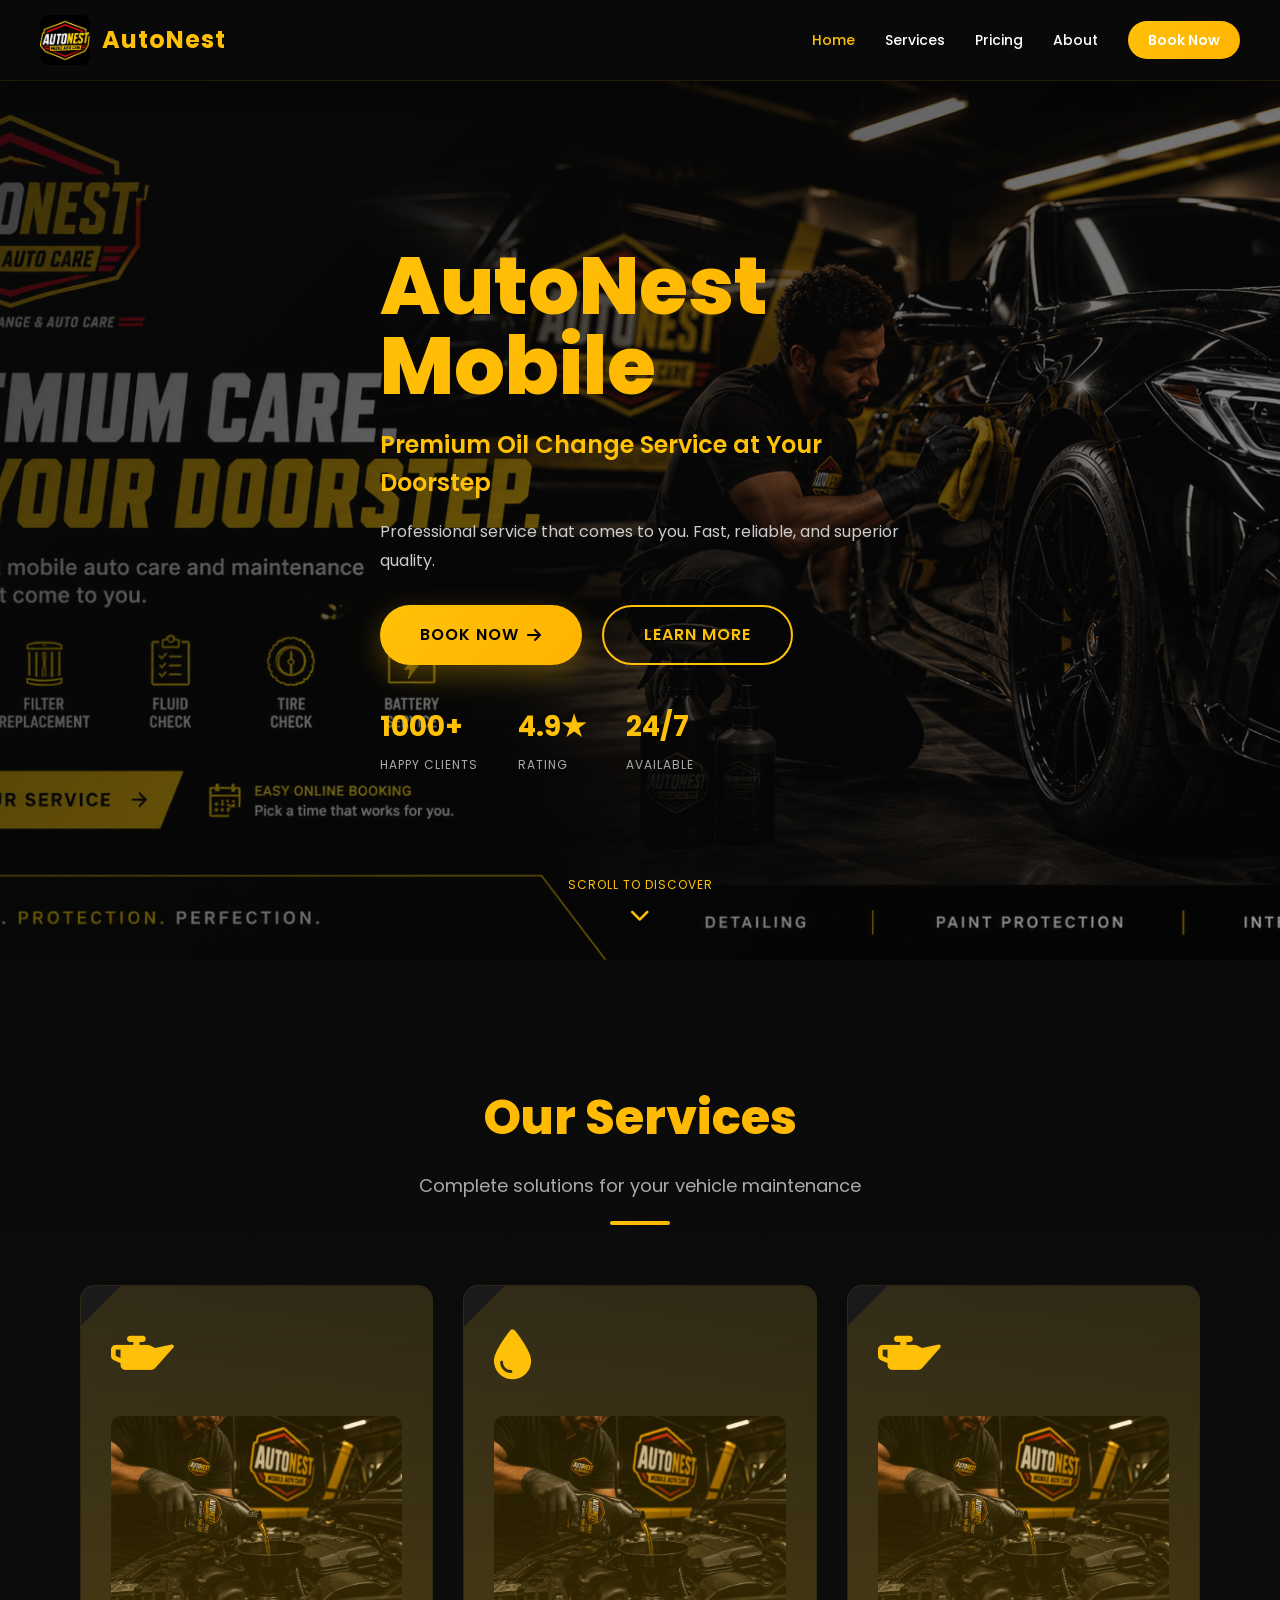
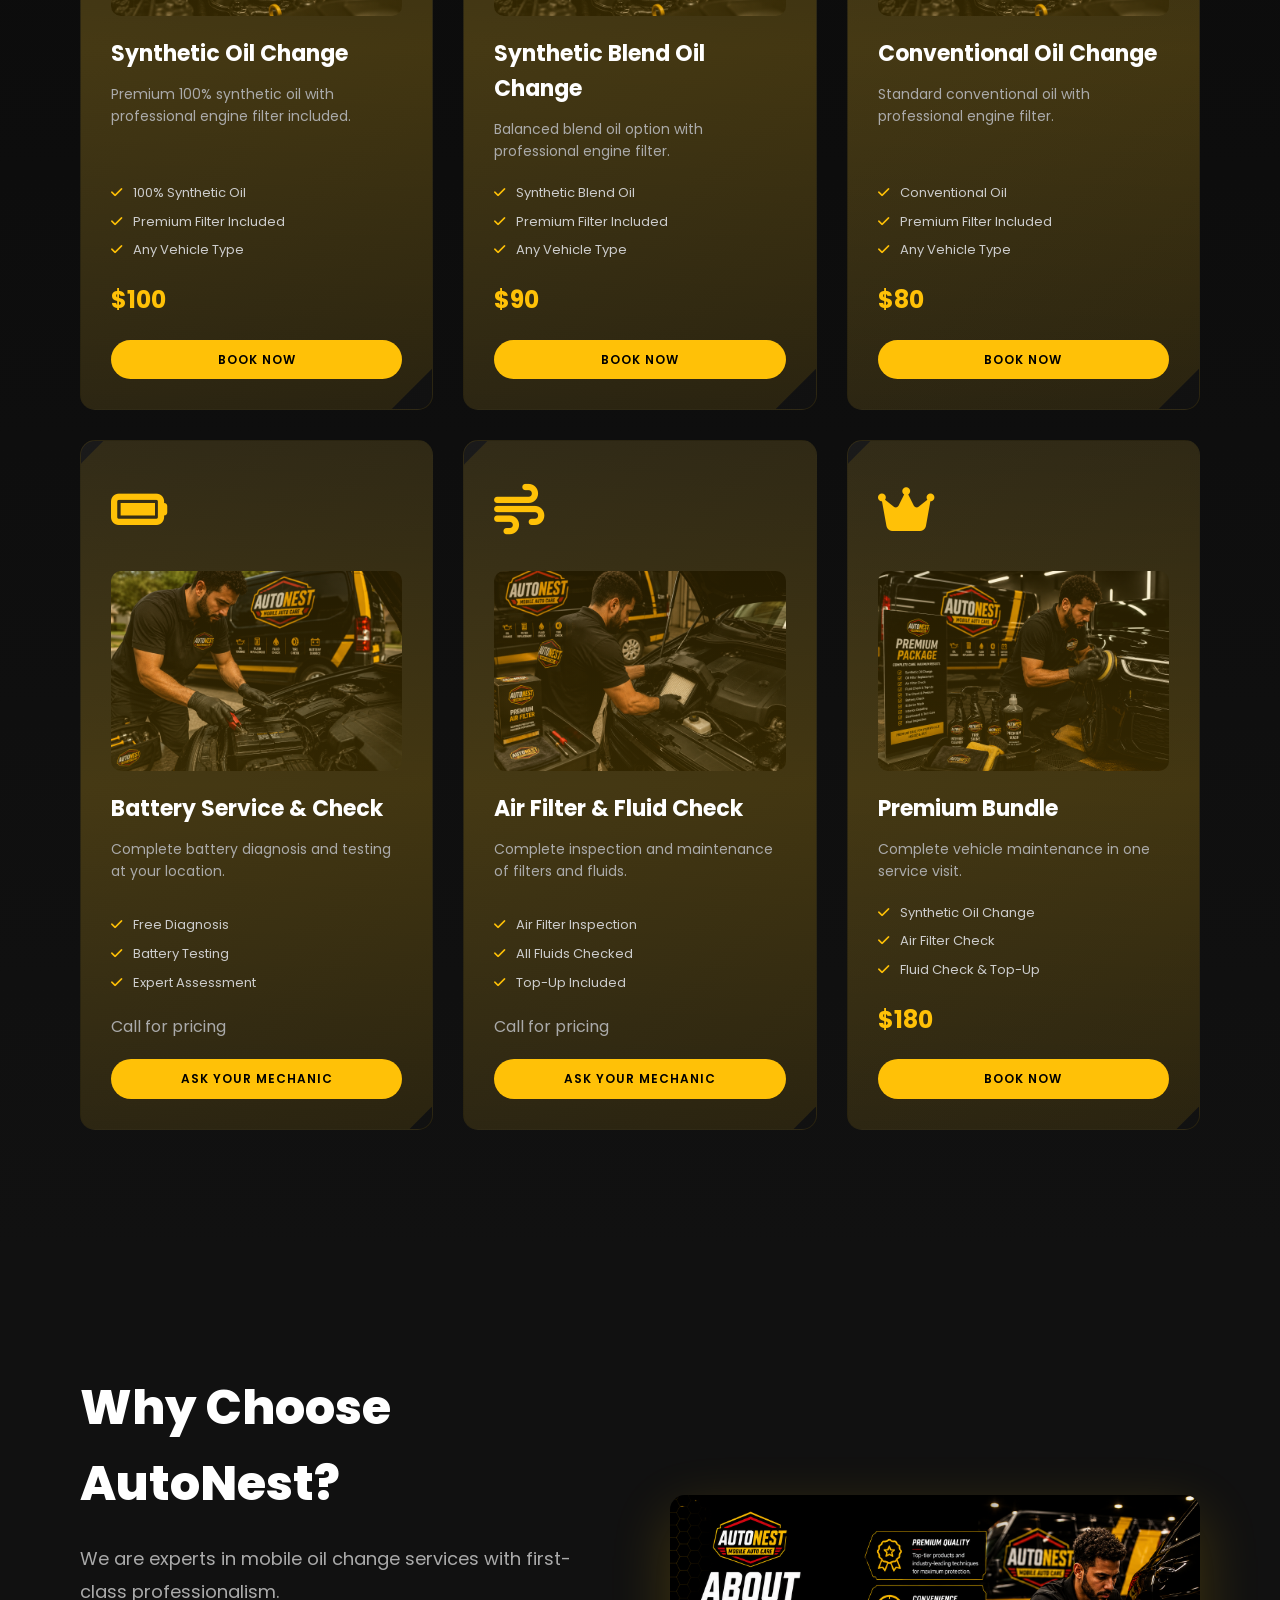
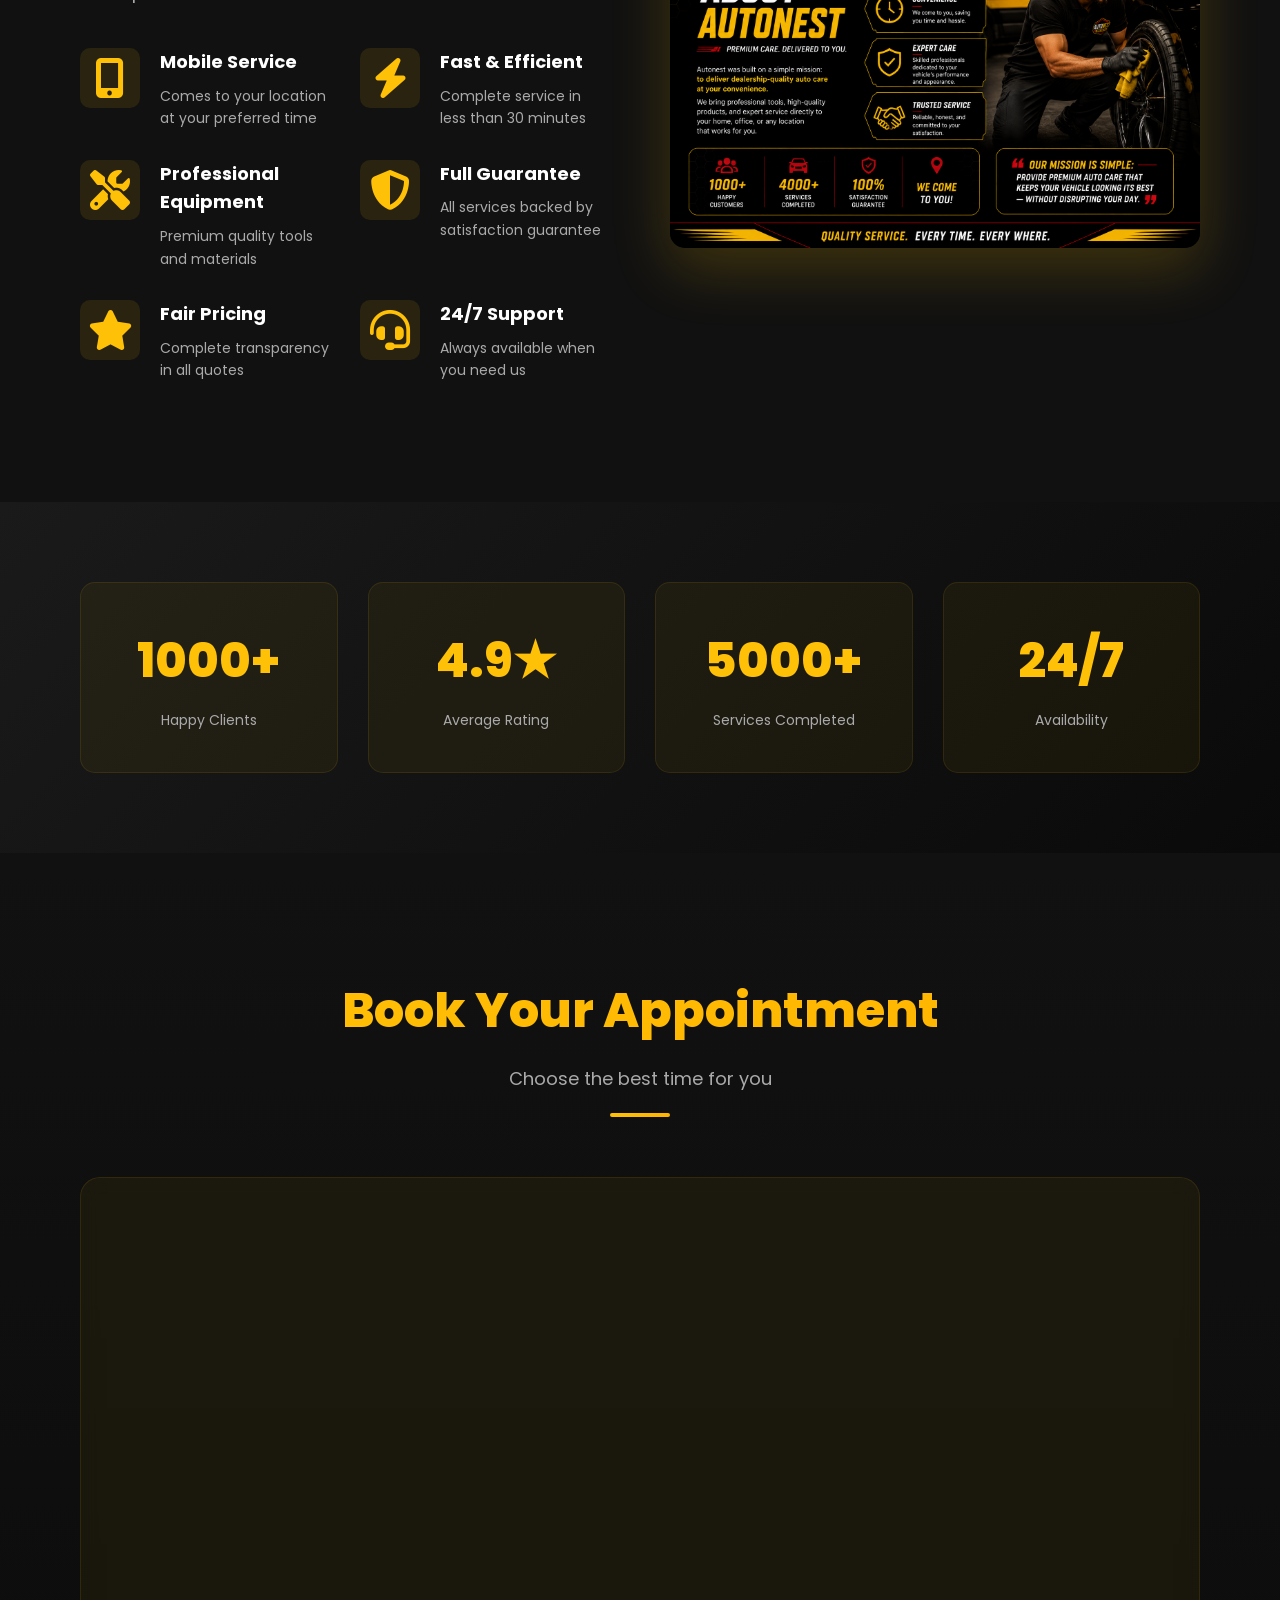
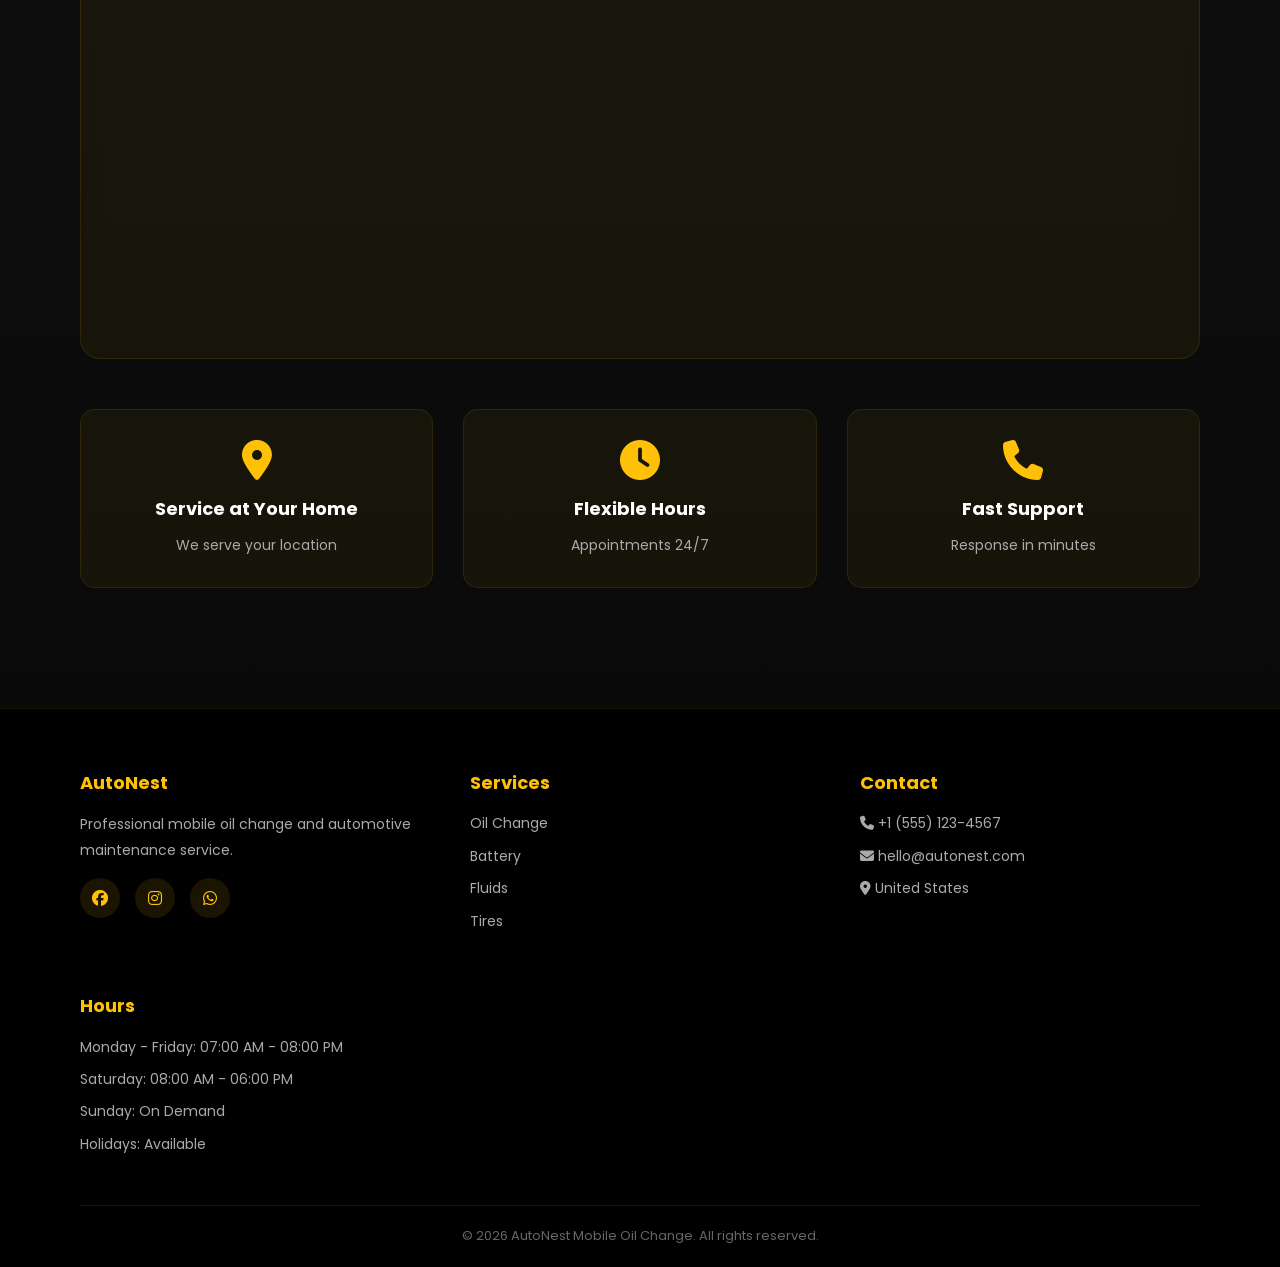
==== index.html @ f565ca82 "🎉 Initial commit: AutoNest website" ====
<!DOCTYPE html>
<html lang="en">
<head>
  <meta charset="UTF-8" />
  <meta name="viewport" content="width=device-width, initial-scale=1.0"/>
  <title>AutoNest Mobile Oil Change | Professional On-Site Oil Changes</title>
  <meta name="description" content="AutoNest Mobile Oil Change - Professional on-site oil change service at your location">

  <link rel="stylesheet" href="styles.css" />

  <!-- Google Fonts -->
  <link href="https://fonts.googleapis.com/css2?family=Poppins:wght@300;400;600;700;800&family=Sora:wght@400;600;700&display=swap" rel="stylesheet">
  
  <!-- Font Awesome para ícones -->
  <link rel="stylesheet" href="https://cdnjs.cloudflare.com/ajax/libs/font-awesome/6.4.0/css/all.min.css">
  
  <!-- Calendly CSS -->
  <link href="https://assets.calendly.com/assets/external/widget.css" rel="stylesheet">
</head>

<body>

  <!-- NAVBAR -->
  <nav class="navbar">
    <div class="navbar-container">
      <div class="navbar-brand">
        <img src="assets/logo.jpeg" alt="AutoNest Logo" class="logo-img">
        <span class="brand-name">AutoNest</span>
      </div>
      <button class="mobile-menu-toggle" id="mobileMenuToggle">
        <span></span>
        <span></span>
        <span></span>
      </button>
      <div class="nav-links" id="navLinks">
        <a href="#home" class="nav-link">Home</a>
        <a href="#services" class="nav-link">Services</a>
        <a href="pricing.html" class="nav-link">Pricing</a>
        <a href="#about" class="nav-link">About</a>
        <a href="#booking" class="nav-link nav-link-cta">Book Now</a>
      </div>
    </div>
  </nav>

  <!-- HERO SECTION -->
  <section id="home" class="hero">
    <div class="hero-video-bg">
      <img src="assets/hero-placeholder.png" alt="Hero Background" class="hero-bg-img"/>
      <div class="hero-overlay"></div>
    </div>

    <div class="hero-content">
      <div class="hero-text">
        <h1 class="hero-title">
          <span class="word">AutoNest</span>
          <span class="word">Mobile</span>
        </h1>
        <p class="hero-subtitle">Premium Oil Change Service at Your Doorstep</p>
        <p class="hero-description">Professional service that comes to you. Fast, reliable, and superior quality.</p>
        
        <div class="hero-cta">
          <a href="#booking" class="btn btn-primary btn-lg">
            <span>Book Now</span>
            <i class="fas fa-arrow-right"></i>
          </a>
          <a href="#about" class="btn btn-secondary btn-lg">
            <span>Learn More</span>
          </a>
        </div>

        <div class="hero-stats">
          <div class="stat-item">
            <span class="stat-number">1000+</span>
            <span class="stat-label">Happy Clients</span>
          </div>
          <div class="stat-item">
            <span class="stat-number">4.9★</span>
            <span class="stat-label">Rating</span>
          </div>
          <div class="stat-item">
            <span class="stat-number">24/7</span>
            <span class="stat-label">Available</span>
          </div>
        </div>
      </div>
    </div>

    <div class="scroll-indicator">
      <span>Scroll to discover</span>
      <i class="fas fa-chevron-down"></i>
    </div>
  </section>

  <!-- SERVICES SECTION -->
  <section id="services" class="services">
    <div class="container">
      <div class="section-header">
        <h2>Our Services</h2>
        <p>Complete solutions for your vehicle maintenance</p>
        <div class="header-underline"></div>
      </div>

      <div class="service-grid">
        <!-- Service 1: Synthetic Oil -->
        <div class="service-card">
          <div class="service-card-inner">
            <div class="service-icon">
              <i class="fas fa-oil-can"></i>
            </div>
            <div class="service-image">
              <img src="assets/oil-change.png" alt="Synthetic Oil">
            </div>
            <h3>Synthetic Oil Change</h3>
            <p>Premium 100% synthetic oil with professional engine filter included.</p>
            <div class="service-features">
              <span><i class="fas fa-check"></i> 100% Synthetic Oil</span>
              <span><i class="fas fa-check"></i> Premium Filter Included</span>
              <span><i class="fas fa-check"></i> Any Vehicle Type</span>
            </div>
            <div class="service-price"><strong>$100</strong></div>
            <a href="#booking" class="btn btn-service">Book Now</a>
          </div>
        </div>

        <!-- Service 2: Synthetic Blend -->
        <div class="service-card">
          <div class="service-card-inner">
            <div class="service-icon">
              <i class="fas fa-droplet"></i>
            </div>
            <div class="service-image">
              <img src="assets/oil-change.png" alt="Synthetic Blend">
            </div>
            <h3>Synthetic Blend Oil Change</h3>
            <p>Balanced blend oil option with professional engine filter.</p>
            <div class="service-features">
              <span><i class="fas fa-check"></i> Synthetic Blend Oil</span>
              <span><i class="fas fa-check"></i> Premium Filter Included</span>
              <span><i class="fas fa-check"></i> Any Vehicle Type</span>
            </div>
            <div class="service-price"><strong>$90</strong></div>
            <a href="#booking" class="btn btn-service">Book Now</a>
          </div>
        </div>

        <!-- Service 3: Conventional Oil -->
        <div class="service-card">
          <div class="service-card-inner">
            <div class="service-icon">
              <i class="fas fa-oil-can"></i>
            </div>
            <div class="service-image">
              <img src="assets/oil-change.png" alt="Conventional Oil">
            </div>
            <h3>Conventional Oil Change</h3>
            <p>Standard conventional oil with professional engine filter.</p>
            <div class="service-features">
              <span><i class="fas fa-check"></i> Conventional Oil</span>
              <span><i class="fas fa-check"></i> Premium Filter Included</span>
              <span><i class="fas fa-check"></i> Any Vehicle Type</span>
            </div>
            <div class="service-price"><strong>$80</strong></div>
            <a href="#booking" class="btn btn-service">Book Now</a>
          </div>
        </div>

        <!-- Service 4: Battery Service -->
        <div class="service-card">
          <div class="service-card-inner">
            <div class="service-icon">
              <i class="fas fa-battery-full"></i>
            </div>
            <div class="service-image">
              <img src="assets/battery-check.png" alt="Battery">
            </div>
            <h3>Battery Service & Check</h3>
            <p>Complete battery diagnosis and testing at your location.</p>
            <div class="service-features">
              <span><i class="fas fa-check"></i> Free Diagnosis</span>
              <span><i class="fas fa-check"></i> Battery Testing</span>
              <span><i class="fas fa-check"></i> Expert Assessment</span>
            </div>
            <div class="service-price">Call for pricing</div>
            <a href="#booking" class="btn btn-service">Ask Your Mechanic</a>
          </div>
        </div>

        <!-- Service 5: Air Filter + Fluid Check Bundle -->
        <div class="service-card">
          <div class="service-card-inner">
            <div class="service-icon">
              <i class="fas fa-wind"></i>
            </div>
            <div class="service-image">
              <img src="assets/filter-check.png" alt="Air Filter & Fluids">
            </div>
            <h3>Air Filter & Fluid Check</h3>
            <p>Complete inspection and maintenance of filters and fluids.</p>
            <div class="service-features">
              <span><i class="fas fa-check"></i> Air Filter Inspection</span>
              <span><i class="fas fa-check"></i> All Fluids Checked</span>
              <span><i class="fas fa-check"></i> Top-Up Included</span>
            </div>
            <div class="service-price">Call for pricing</div>
            <a href="#booking" class="btn btn-service">Ask Your Mechanic</a>
          </div>
        </div>

        <!-- Service 6: Premium Bundle -->
        <div class="service-card">
          <div class="service-card-inner">
            <div class="service-icon">
              <i class="fas fa-crown"></i>
            </div>
            <div class="service-image">
              <img src="assets/primium-package.png" alt="Premium Bundle">
            </div>
            <h3>Premium Bundle</h3>
            <p>Complete vehicle maintenance in one service visit.</p>
            <div class="service-features">
              <span><i class="fas fa-check"></i> Synthetic Oil Change</span>
              <span><i class="fas fa-check"></i> Air Filter Check</span>
              <span><i class="fas fa-check"></i> Fluid Check & Top-Up</span>
            </div>
            <div class="service-price"><strong>$180</strong></div>
            <a href="#booking" class="btn btn-service">Book Now</a>
          </div>
        </div>
      </div>
    </div>
  </section>

  <!-- ABOUT SECTION -->
  <section id="about" class="about">
    <div class="container">
      <div class="about-grid">
        <div class="about-content">
          <h2>Why Choose AutoNest?</h2>
          <p>We are experts in mobile oil change services with first-class professionalism.</p>
          
          <div class="about-features">
            <div class="feature-item">
              <div class="feature-icon">
                <i class="fas fa-mobile-alt"></i>
              </div>
              <div class="feature-text">
                <h4>Mobile Service</h4>
                <p>Comes to your location at your preferred time</p>
              </div>
            </div>

            <div class="feature-item">
              <div class="feature-icon">
                <i class="fas fa-bolt"></i>
              </div>
              <div class="feature-text">
                <h4>Fast & Efficient</h4>
                <p>Complete service in less than 30 minutes</p>
              </div>
            </div>

            <div class="feature-item">
              <div class="feature-icon">
                <i class="fas fa-tools"></i>
              </div>
              <div class="feature-text">
                <h4>Professional Equipment</h4>
                <p>Premium quality tools and materials</p>
              </div>
            </div>

            <div class="feature-item">
              <div class="feature-icon">
                <i class="fas fa-shield-alt"></i>
              </div>
              <div class="feature-text">
                <h4>Full Guarantee</h4>
                <p>All services backed by satisfaction guarantee</p>
              </div>
            </div>

            <div class="feature-item">
              <div class="feature-icon">
                <i class="fas fa-star"></i>
              </div>
              <div class="feature-text">
                <h4>Fair Pricing</h4>
                <p>Complete transparency in all quotes</p>
              </div>
            </div>

            <div class="feature-item">
              <div class="feature-icon">
                <i class="fas fa-headset"></i>
              </div>
              <div class="feature-text">
                <h4>24/7 Support</h4>
                <p>Always available when you need us</p>
              </div>
            </div>
          </div>
        </div>

        <div class="about-image">
          <img src="assets/about-placeholder.png" alt="About AutoNest">
          <div class="about-overlay">
            <p>Professionalism in every detail</p>
          </div>
        </div>
      </div>
    </div>
  </section>

  <!-- STATS SECTION -->
  <section class="stats">
    <div class="container">
      <div class="stats-grid">
        <div class="stat-card">
          <h3>1000+</h3>
          <p>Happy Clients</p>
        </div>
        <div class="stat-card">
          <h3>4.9★</h3>
          <p>Average Rating</p>
        </div>
        <div class="stat-card">
          <h3>5000+</h3>
          <p>Services Completed</p>
        </div>
        <div class="stat-card">
          <h3>24/7</h3>
          <p>Availability</p>
        </div>
      </div>
    </div>
  </section>

  <!-- BOOKING SECTION -->
  <section id="booking" class="booking">
    <div class="container">
      <div class="section-header">
        <h2>Book Your Appointment</h2>
        <p>Choose the best time for you</p>
        <div class="header-underline"></div>
      </div>

      <div class="booking-wrapper">
        <div class="calendly-inline-widget"
          data-url="https://calendly.com/raphael-autonestmobile"
          style="min-width:320px;height:700px;">
        </div>
      </div>

      <div class="booking-info">
        <div class="info-card">
          <i class="fas fa-map-marker-alt"></i>
          <h4>Service at Your Home</h4>
          <p>We serve your location</p>
        </div>
        <div class="info-card">
          <i class="fas fa-clock"></i>
          <h4>Flexible Hours</h4>
          <p>Appointments 24/7</p>
        </div>
        <div class="info-card">
          <i class="fas fa-phone"></i>
          <h4>Fast Support</h4>
          <p>Response in minutes</p>
        </div>
      </div>
    </div>
  </section>

  <!-- FOOTER -->
  <footer>
    <div class="container">
      <div class="footer-content">
        <div class="footer-section">
          <h4>AutoNest</h4>
          <p>Professional mobile oil change and automotive maintenance service.</p>
          <div class="social-links">
            <a href="#" title="Facebook"><i class="fab fa-facebook"></i></a>
            <a href="#" title="Instagram"><i class="fab fa-instagram"></i></a>
            <a href="#" title="WhatsApp"><i class="fab fa-whatsapp"></i></a>
          </div>
        </div>
        <div class="footer-section">
          <h4>Services</h4>
          <ul>
            <li><a href="#services">Oil Change</a></li>
            <li><a href="#services">Battery</a></li>
            <li><a href="#services">Fluids</a></li>
            <li><a href="#services">Tires</a></li>
          </ul>
        </div>
        <div class="footer-section">
          <h4>Contact</h4>
          <ul>
            <li><i class="fas fa-phone"></i> +1 (555) 123-4567</li>
            <li><i class="fas fa-envelope"></i> hello@autonest.com</li>
            <li><i class="fas fa-map-marker-alt"></i> United States</li>
          </ul>
        </div>
        <div class="footer-section">
          <h4>Hours</h4>
          <ul>
            <li>Monday - Friday: 07:00 AM - 08:00 PM</li>
            <li>Saturday: 08:00 AM - 06:00 PM</li>
            <li>Sunday: On Demand</li>
            <li>Holidays: Available</li>
          </ul>
        </div>
      </div>
      <div class="footer-bottom">
        <p>&copy; 2026 AutoNest Mobile Oil Change. All rights reserved.</p>
      </div>
    </div>
  </footer>

  <!-- Calendly Script -->
  <script src="https://assets.calendly.com/assets/external/widget.js"></script>
  
  <!-- Ultra-Direct Scroll Handler - GUARANTEED to work -->
  <script>
    // IMMEDIATE click capture on any element
    document.addEventListener('click', function(event) {
      // Check if clicked element or its parent is an <a> tag with href="#booking"
      let target = event.target;
      let bookingLink = null;
      
      // Traverse up the DOM tree to find the link
      while (target && target !== document) {
        if (target.tagName === 'A' && target.getAttribute('href') === '#booking') {
          bookingLink = target;
          break;
        }
        target = target.parentElement;
      }
      
      if (bookingLink) {
        event.preventDefault();
        event.stopPropagation();
        
        console.log('✅ Booking link clicked - scrolling...');
        
        const bookingSection = document.getElementById('booking');
        if (bookingSection) {
          bookingSection.scrollIntoView({ 
            behavior: 'smooth',
            block: 'start'
          });
          
          console.log('✅ Scrolled to booking!');
        }
      }
    }, true); // Use capture phase to catch all clicks
  </script>
  
  <!-- Main Script -->
  <script src="script.js"></script>

</body>
</html>
---- styles.css ----
/* ====================================
   GLOBAL & RESET
   ==================================== */

* {
  margin: 0;
  padding: 0;
  box-sizing: border-box;
}

html {
  scroll-behavior: smooth;
}

body {
  font-family: 'Poppins', sans-serif;
  background: #0a0a0a;
  color: #fff;
  overflow-x: hidden;
  line-height: 1.6;
}

.container {
  max-width: 1200px;
  margin: 0 auto;
  padding: 0 40px;
}

/* ====================================
   ANIMATIONS
   ==================================== */

@keyframes fadeInUp {
  from {
    opacity: 0;
    transform: translateY(30px);
  }
  to {
    opacity: 1;
    transform: translateY(0);
  }
}

@keyframes slideInLeft {
  from {
    opacity: 0;
    transform: translateX(-50px);
  }
  to {
    opacity: 1;
    transform: translateX(0);
  }
}

@keyframes slideInRight {
  from {
    opacity: 0;
    transform: translateX(50px);
  }
  to {
    opacity: 1;
    transform: translateX(0);
  }
}

@keyframes float {
  0%, 100% {
    transform: translateY(0px);
  }
  50% {
    transform: translateY(-20px);
  }
}

@keyframes scaleIn {
  from {
    opacity: 0;
    transform: scale(0.8);
  }
  to {
    opacity: 1;
    transform: scale(1);
  }
}

@keyframes rotateIcon {
  from {
    transform: rotate(0deg);
  }
  to {
    transform: rotate(360deg);
  }
}

@keyframes pulse {
  0%, 100% {
    opacity: 1;
  }
  50% {
    opacity: 0.7;
  }
}

@keyframes shimmer {
  0% {
    background-position: -1000px 0;
  }
  100% {
    background-position: 1000px 0;
  }
}

@keyframes glow {
  0%, 100% {
    box-shadow: 0 0 5px rgba(255, 193, 7, 0.3);
  }
  50% {
    box-shadow: 0 0 20px rgba(255, 193, 7, 0.6);
  }
}

@keyframes bounce {
  0%, 100% {
    transform: translateY(0);
  }
  50% {
    transform: translateY(-10px);
  }
}

/* ====================================
   NAVBAR
   ==================================== */

.navbar {
  position: fixed;
  top: 0;
  width: 100%;
  padding: 15px 40px;
  background: rgba(10, 10, 10, 0.95);
  backdrop-filter: blur(10px);
  z-index: 1000;
  border-bottom: 1px solid rgba(255, 193, 7, 0.1);
  box-shadow: 0 2px 20px rgba(0, 0, 0, 0.5);
}

.navbar-container {
  max-width: 1200px;
  margin: 0 auto;
  display: flex;
  justify-content: space-between;
  align-items: center;
}

.navbar-brand {
  display: flex;
  align-items: center;
  gap: 12px;
  cursor: pointer;
  animation: fadeInUp 0.8s ease-out;
}

.logo-img {
  height: 50px;
  border-radius: 8px;
  transition: transform 0.3s ease;
}

.logo-img:hover {
  transform: scale(1.05);
}

.brand-name {
  font-size: 24px;
  font-weight: 700;
  color: #ffc107;
  letter-spacing: 1px;
}

.nav-links {
  display: flex;
  gap: 30px;
  align-items: center;
  animation: fadeInUp 0.8s ease-out 0.1s both;
}

.nav-link {
  text-decoration: none;
  color: #fff;
  font-weight: 500;
  font-size: 14px;
  position: relative;
  transition: color 0.3s ease;
}

.nav-link::after {
  content: '';
  position: absolute;
  bottom: -5px;
  left: 0;
  width: 0;
  height: 2px;
  background: #ffc107;
  transition: width 0.3s ease;
}

.nav-link:hover {
  color: #ffc107;
}

.nav-link:hover::after {
  width: 100%;
}

.nav-link-cta {
  background: linear-gradient(135deg, #ffc107 0%, #ffb300 100%);
  color: #000;
  padding: 8px 20px;
  border-radius: 25px;
  font-weight: 600;
}

.nav-link-cta::after {
  display: none;
}

.nav-link-cta:hover {
  color: #000;
  transform: translateY(-2px);
  box-shadow: 0 5px 15px rgba(255, 193, 7, 0.4);
}

.mobile-menu-toggle {
  display: none;
  flex-direction: column;
  gap: 5px;
  background: none;
  border: none;
  cursor: pointer;
  z-index: 1001;
}

.mobile-menu-toggle span {
  width: 25px;
  height: 3px;
  background: #fff;
  transition: all 0.3s ease;
}

/* ====================================
   HERO SECTION
   ==================================== */

.hero {
  position: relative;
  height: 100vh;
  display: flex;
  align-items: center;
  justify-content: center;
  margin-top: 60px;
  overflow: hidden;
}

.hero-video-bg {
  position: absolute;
  top: 0;
  left: 0;
  width: 100%;
  height: 100%;
  z-index: 0;
}

.hero-bg-img {
  width: 100%;
  height: 100%;
  object-fit: cover;
  animation: zoom 30s ease-in-out infinite alternate;
}

.hero-overlay {
  position: absolute;
  top: 0;
  left: 0;
  width: 100%;
  height: 100%;
  background: linear-gradient(135deg, rgba(10, 10, 10, 0.8) 0%, rgba(10, 10, 10, 0.4) 100%);
}

@keyframes zoom {
  from {
    transform: scale(1);
  }
  to {
    transform: scale(1.1);
  }
}

.hero-content {
  position: relative;
  z-index: 2;
  text-align: left;
  max-width: 600px;
  padding: 40px;
  animation: slideInLeft 1s ease-out;
}

.hero-text {
  animation: fadeInUp 1s ease-out;
}

.hero-title {
  font-size: 80px;
  font-weight: 800;
  line-height: 1;
  margin-bottom: 20px;
  background: linear-gradient(135deg, #ffc107 0%, #ffb300 100%);
  -webkit-background-clip: text;
  -webkit-text-fill-color: transparent;
  background-clip: text;
}

.hero-title .word {
  display: block;
  animation: slideInLeft 0.8s ease-out;
}

.hero-title .word:nth-child(2) {
  animation-delay: 0.2s;
}

.hero-subtitle {
  font-size: 24px;
  color: #ffc107;
  font-weight: 600;
  margin-bottom: 15px;
  animation: fadeInUp 1s ease-out 0.2s both;
}

.hero-description {
  font-size: 16px;
  color: #ccc;
  margin-bottom: 30px;
  line-height: 1.8;
  animation: fadeInUp 1s ease-out 0.3s both;
}

.hero-cta {
  display: flex;
  gap: 20px;
  margin-bottom: 40px;
  animation: fadeInUp 1s ease-out 0.4s both;
}

.hero-stats {
  display: flex;
  gap: 40px;
  animation: fadeInUp 1s ease-out 0.5s both;
}

.stat-item {
  display: flex;
  flex-direction: column;
  gap: 5px;
}

.stat-number {
  font-size: 28px;
  font-weight: 700;
  color: #ffc107;
}

.stat-label {
  font-size: 12px;
  color: #aaa;
  text-transform: uppercase;
  letter-spacing: 1px;
}

.scroll-indicator {
  position: absolute;
  bottom: 30px;
  left: 50%;
  transform: translateX(-50%);
  text-align: center;
  animation: bounce 2s ease-in-out infinite;
  cursor: pointer;
  z-index: 2;
}

.scroll-indicator span {
  display: block;
  font-size: 12px;
  color: #ffc107;
  margin-bottom: 10px;
  text-transform: uppercase;
  letter-spacing: 1px;
}

.scroll-indicator i {
  color: #ffc107;
  font-size: 20px;
  animation: bounce 2s ease-in-out infinite;
}

/* ====================================
   BUTTONS
   ==================================== */

.btn {
  display: inline-flex;
  align-items: center;
  gap: 8px;
  padding: 12px 28px;
  border-radius: 50px;
  text-decoration: none;
  font-weight: 600;
  font-size: 14px;
  transition: all 0.3s ease;
  cursor: pointer;
  border: none;
  text-transform: uppercase;
  letter-spacing: 1px;
}

.btn-primary {
  background: linear-gradient(135deg, #ffc107 0%, #ffb300 100%);
  color: #000;
  box-shadow: 0 10px 30px rgba(255, 193, 7, 0.3);
}

.btn-primary:hover {
  transform: translateY(-3px);
  box-shadow: 0 15px 40px rgba(255, 193, 7, 0.5);
}

.btn-primary:active {
  transform: translateY(-1px);
}

.btn-secondary {
  background: transparent;
  border: 2px solid #ffc107;
  color: #ffc107;
}

.btn-secondary:hover {
  background: #ffc107;
  color: #000;
  transform: translateY(-3px);
}

.btn-lg {
  padding: 15px 40px;
  font-size: 16px;
}

.btn-service {
  background: #ffc107;
  color: #000;
  padding: 10px 20px;
  font-size: 12px;
  width: 100%;
  justify-content: center;
  position: relative;
  z-index: 10;
  pointer-events: all;
  cursor: pointer;
}

.btn-service:hover {
  background: #ffb300;
  transform: translateY(-2px);
}

/* ====================================
   SECTION HEADERS
   ==================================== */

.section-header {
  text-align: center;
  margin-bottom: 60px;
  animation: fadeInUp 0.8s ease-out;
}

.section-header h2 {
  font-size: 48px;
  font-weight: 800;
  margin-bottom: 15px;
  background: linear-gradient(135deg, #ffc107 0%, #ffb300 100%);
  -webkit-background-clip: text;
  -webkit-text-fill-color: transparent;
  background-clip: text;
}

.section-header p {
  font-size: 18px;
  color: #aaa;
  margin-bottom: 20px;
}

.header-underline {
  width: 60px;
  height: 4px;
  background: linear-gradient(135deg, #ffc107 0%, #ffb300 100%);
  margin: 0 auto;
  border-radius: 2px;
}

/* ====================================
   SERVICES SECTION
   ==================================== */

.services {
  padding: 120px 0;
  background: linear-gradient(180deg, #0a0a0a 0%, #111 100%);
  position: relative;
}

.service-grid {
  display: grid;
  grid-template-columns: repeat(auto-fit, minmax(300px, 1fr));
  gap: 30px;
  margin-top: 50px;
}

.service-card {
  perspective: 1000px;
}

.service-card-inner {
  background: linear-gradient(135deg, #1a1a1a 0%, #111 100%);
  border: 1px solid rgba(255, 193, 7, 0.1);
  border-radius: 15px;
  padding: 30px;
  height: 100%;
  display: flex;
  flex-direction: column;
  transition: all 0.3s cubic-bezier(0.68, -0.55, 0.265, 1.55);
  position: relative;
  overflow: hidden;
  animation: fadeInUp 0.8s ease-out;
  pointer-events: auto;
}

.service-card-inner::before {
  content: '';
  position: absolute;
  top: -50%;
  left: -50%;
  width: 200%;
  height: 200%;
  background: linear-gradient(135deg, transparent, rgba(255, 193, 7, 0.2), transparent);
  transform: rotate(45deg);
  animation: shimmer 3s infinite;
}

.service-card:hover .service-card-inner {
  transform: translateY(-15px) rotateX(5deg);
  border-color: #ffc107;
  box-shadow: 0 30px 60px rgba(255, 193, 7, 0.2);
}

.service-icon {
  font-size: 50px;
  color: #ffc107;
  margin-bottom: 20px;
  animation: fadeInUp 0.8s ease-out;
}

.service-icon i {
  transition: transform 0.3s ease;
}

.service-card:hover .service-icon i {
  animation: rotateIcon 0.6s ease;
}

.service-image {
  width: 100%;
  height: 200px;
  border-radius: 10px;
  overflow: hidden;
  margin-bottom: 20px;
}

.service-image img {
  width: 100%;
  height: 100%;
  object-fit: cover;
  transition: transform 0.3s ease;
}

.service-card:hover .service-image img {
  transform: scale(1.1);
}

.service-card-inner h3 {
  font-size: 22px;
  margin-bottom: 12px;
  color: #fff;
  position: relative;
  z-index: 1;
}

.service-card-inner p {
  color: #aaa;
  font-size: 14px;
  margin-bottom: 20px;
  position: relative;
  z-index: 1;
  flex-grow: 1;
}

.service-features {
  display: flex;
  flex-direction: column;
  gap: 8px;
  margin-bottom: 20px;
  position: relative;
  z-index: 1;
}

.service-features span {
  color: #ccc;
  font-size: 13px;
}

.service-features i {
  color: #ffc107;
  margin-right: 8px;
}

.service-price {
  font-size: 16px;
  color: #aaa;
  margin-bottom: 20px;
  position: relative;
  z-index: 1;
}

.service-price strong {
  color: #ffc107;
  font-size: 24px;
}

/* ====================================
   ABOUT SECTION
   ==================================== */

.about {
  padding: 120px 0;
  background: #111;
  position: relative;
}

.about-grid {
  display: grid;
  grid-template-columns: 1fr 1fr;
  gap: 60px;
  align-items: center;
}

.about-content {
  animation: slideInLeft 0.8s ease-out;
}

.about-content h2 {
  font-size: 48px;
  font-weight: 800;
  margin-bottom: 20px;
  color: #fff;
}

.about-content > p {
  font-size: 18px;
  color: #aaa;
  margin-bottom: 40px;
  line-height: 1.8;
}

.about-features {
  display: grid;
  grid-template-columns: 1fr 1fr;
  gap: 30px;
}

.feature-item {
  display: flex;
  gap: 20px;
  animation: fadeInUp 0.8s ease-out;
}

.feature-icon {
  font-size: 40px;
  color: #ffc107;
  min-width: 60px;
  height: 60px;
  display: flex;
  align-items: center;
  justify-content: center;
  background: rgba(255, 193, 7, 0.1);
  border-radius: 10px;
  transition: all 0.3s ease;
}

.feature-item:hover .feature-icon {
  background: #ffc107;
  color: #000;
  transform: scale(1.1);
}

.feature-text h4 {
  font-size: 18px;
  color: #fff;
  margin-bottom: 8px;
}

.feature-text p {
  color: #aaa;
  font-size: 14px;
}

.about-image {
  position: relative;
  animation: slideInRight 0.8s ease-out;
}

.about-image img {
  width: 100%;
  border-radius: 15px;
  box-shadow: 0 20px 60px rgba(255, 193, 7, 0.2);
  transition: transform 0.3s ease;
}

.about-image:hover img {
  transform: scale(1.02);
}

.about-overlay {
  position: absolute;
  bottom: 0;
  left: 0;
  right: 0;
  background: linear-gradient(180deg, transparent 0%, rgba(10, 10, 10, 0.9) 100%);
  padding: 40px;
  border-radius: 0 0 15px 15px;
  display: flex;
  align-items: flex-end;
  height: 200px;
  opacity: 0;
  transition: opacity 0.3s ease;
}

.about-image:hover .about-overlay {
  opacity: 1;
}

.about-overlay p {
  color: #ffc107;
  font-weight: 600;
  font-size: 18px;
}

/* ====================================
   STATS SECTION
   ==================================== */

.stats {
  padding: 80px 0;
  background: linear-gradient(135deg, #1a1a1a 0%, #0a0a0a 100%);
}

.stats-grid {
  display: grid;
  grid-template-columns: repeat(auto-fit, minmax(200px, 1fr));
  gap: 30px;
}

.stat-card {
  text-align: center;
  padding: 40px;
  background: rgba(255, 193, 7, 0.05);
  border: 1px solid rgba(255, 193, 7, 0.1);
  border-radius: 15px;
  transition: all 0.3s ease;
  animation: scaleIn 0.8s ease-out;
}

.stat-card:hover {
  background: rgba(255, 193, 7, 0.1);
  border-color: #ffc107;
  transform: translateY(-10px);
  box-shadow: 0 20px 40px rgba(255, 193, 7, 0.1);
}

.stat-card h3 {
  font-size: 48px;
  color: #ffc107;
  font-weight: 800;
  margin-bottom: 10px;
}

.stat-card p {
  color: #aaa;
  font-size: 14px;
}

/* ====================================
   BOOKING SECTION
   ==================================== */

.booking {
  padding: 120px 0;
  background: linear-gradient(180deg, #111 0%, #0a0a0a 100%);
}

.booking-wrapper {
  background: rgba(255, 193, 7, 0.05);
  border: 1px solid rgba(255, 193, 7, 0.1);
  border-radius: 20px;
  padding: 40px;
  margin: 50px 0;
  animation: fadeInUp 0.8s ease-out;
  backdrop-filter: blur(10px);
}

.booking-wrapper .calendly-inline-widget {
  border-radius: 15px;
  overflow: hidden;
}

.booking-info {
  display: grid;
  grid-template-columns: repeat(auto-fit, minmax(250px, 1fr));
  gap: 30px;
  margin-top: 50px;
}

.info-card {
  background: rgba(255, 193, 7, 0.05);
  border: 1px solid rgba(255, 193, 7, 0.1);
  padding: 30px;
  border-radius: 15px;
  text-align: center;
  transition: all 0.3s ease;
  animation: fadeInUp 0.8s ease-out;
}

.info-card:hover {
  background: rgba(255, 193, 7, 0.1);
  border-color: #ffc107;
  transform: translateY(-10px);
}

.info-card i {
  font-size: 40px;
  color: #ffc107;
  margin-bottom: 15px;
  transition: transform 0.3s ease;
}

.info-card:hover i {
  transform: scale(1.2);
}

.info-card h4 {
  font-size: 18px;
  margin-bottom: 10px;
  color: #fff;
}

.info-card p {
  color: #aaa;
  font-size: 14px;
}

/* ====================================
   FOOTER
   ==================================== */

footer {
  background: #000;
  padding: 60px 0 20px;
  border-top: 1px solid rgba(255, 193, 7, 0.1);
}

.footer-content {
  display: grid;
  grid-template-columns: repeat(auto-fit, minmax(250px, 1fr));
  gap: 50px;
  margin-bottom: 40px;
}

.footer-section {
  animation: fadeInUp 0.8s ease-out;
}

.footer-section h4 {
  font-size: 18px;
  color: #ffc107;
  margin-bottom: 15px;
}

.footer-section p {
  color: #aaa;
  font-size: 14px;
  line-height: 1.8;
  margin-bottom: 15px;
}

.footer-section ul {
  list-style: none;
}

.footer-section ul li {
  color: #aaa;
  font-size: 14px;
  margin-bottom: 10px;
  transition: color 0.3s ease;
}

.footer-section ul li:hover {
  color: #ffc107;
}

.footer-section ul li a {
  text-decoration: none;
  color: inherit;
  transition: color 0.3s ease;
}

.footer-section ul li a:hover {
  color: #ffc107;
}

.social-links {
  display: flex;
  gap: 15px;
}

.social-links a {
  width: 40px;
  height: 40px;
  display: flex;
  align-items: center;
  justify-content: center;
  background: rgba(255, 193, 7, 0.1);
  border-radius: 50%;
  color: #ffc107;
  text-decoration: none;
  transition: all 0.3s ease;
}

.social-links a:hover {
  background: #ffc107;
  color: #000;
  transform: translateY(-5px);
}

.footer-bottom {
  text-align: center;
  padding-top: 20px;
  border-top: 1px solid rgba(255, 193, 7, 0.1);
  color: #666;
  font-size: 13px;
}

/* ====================================
   RESPONSIVE DESIGN
   ==================================== */

@media (max-width: 768px) {
  .container {
    padding: 0 20px;
  }

  .navbar {
    padding: 12px 20px;
  }

  .navbar-container {
    justify-content: space-between;
  }

  .mobile-menu-toggle {
    display: flex;
  }

  .nav-links {
    position: fixed;
    left: -100%;
    top: 60px;
    flex-direction: column;
    background: rgba(10, 10, 10, 0.98);
    width: 100%;
    text-align: center;
    transition: 0.3s;
    box-shadow: 0 10px 27px rgba(0, 0, 0, 0.5);
    padding: 20px 0;
    gap: 20px;
  }

  .nav-links.active {
    left: 0;
  }

  .logo-img {
    height: 40px;
  }

  .brand-name {
    font-size: 18px;
  }

  .hero {
    height: auto;
    min-height: 80vh;
    margin-top: 50px;
  }

  .hero-content {
    text-align: center;
    max-width: 100%;
    padding: 40px 20px;
  }

  .hero-title {
    font-size: 48px;
  }

  .hero-subtitle {
    font-size: 18px;
  }

  .hero-cta {
    flex-direction: column;
    justify-content: center;
  }

  .btn {
    width: 100%;
    justify-content: center;
  }

  .hero-stats {
    flex-direction: column;
    gap: 20px;
    margin-top: 30px;
  }

  .section-header h2 {
    font-size: 36px;
  }

  .service-grid {
    grid-template-columns: 1fr;
  }

  .about-grid {
    grid-template-columns: 1fr;
    gap: 40px;
  }

  .about-features {
    grid-template-columns: 1fr;
  }

  .about-content h2 {
    font-size: 36px;
  }

  .stats-grid {
    grid-template-columns: 1fr 1fr;
  }

  .footer-content {
    grid-template-columns: 1fr;
    gap: 30px;
  }

  .booking-wrapper {
    padding: 20px;
  }

  .booking-wrapper .calendly-inline-widget {
    min-height: 400px !important;
  }
}

@media (max-width: 480px) {
  .hero-title {
    font-size: 36px;
  }

  .hero-subtitle {
    font-size: 16px;
  }

  .hero-description {
    font-size: 14px;
  }

  .section-header h2 {
    font-size: 28px;
  }

  .section-header p {
    font-size: 14px;
  }

  .stats-grid {
    grid-template-columns: 1fr;
  }

  .stat-card h3 {
    font-size: 36px;
  }

  .info-card {
    padding: 20px;
  }

  .footer-section h4 {
    font-size: 16px;
  }

  .footer-section p,
  .footer-section ul li {
    font-size: 12px;
  }
}

/* ====================================
   DARK MODE & SMOOTH SCROLLING
   ==================================== */

::-webkit-scrollbar {
  width: 10px;
}

::-webkit-scrollbar-track {
  background: #0a0a0a;
}

::-webkit-scrollbar-thumb {
  background: #ffc107;
  border-radius: 5px;
}

::-webkit-scrollbar-thumb:hover {
  background: #ffb300;
}

/* Selection highlight */
::selection {
  background: #ffc107;
  color: #000;
}
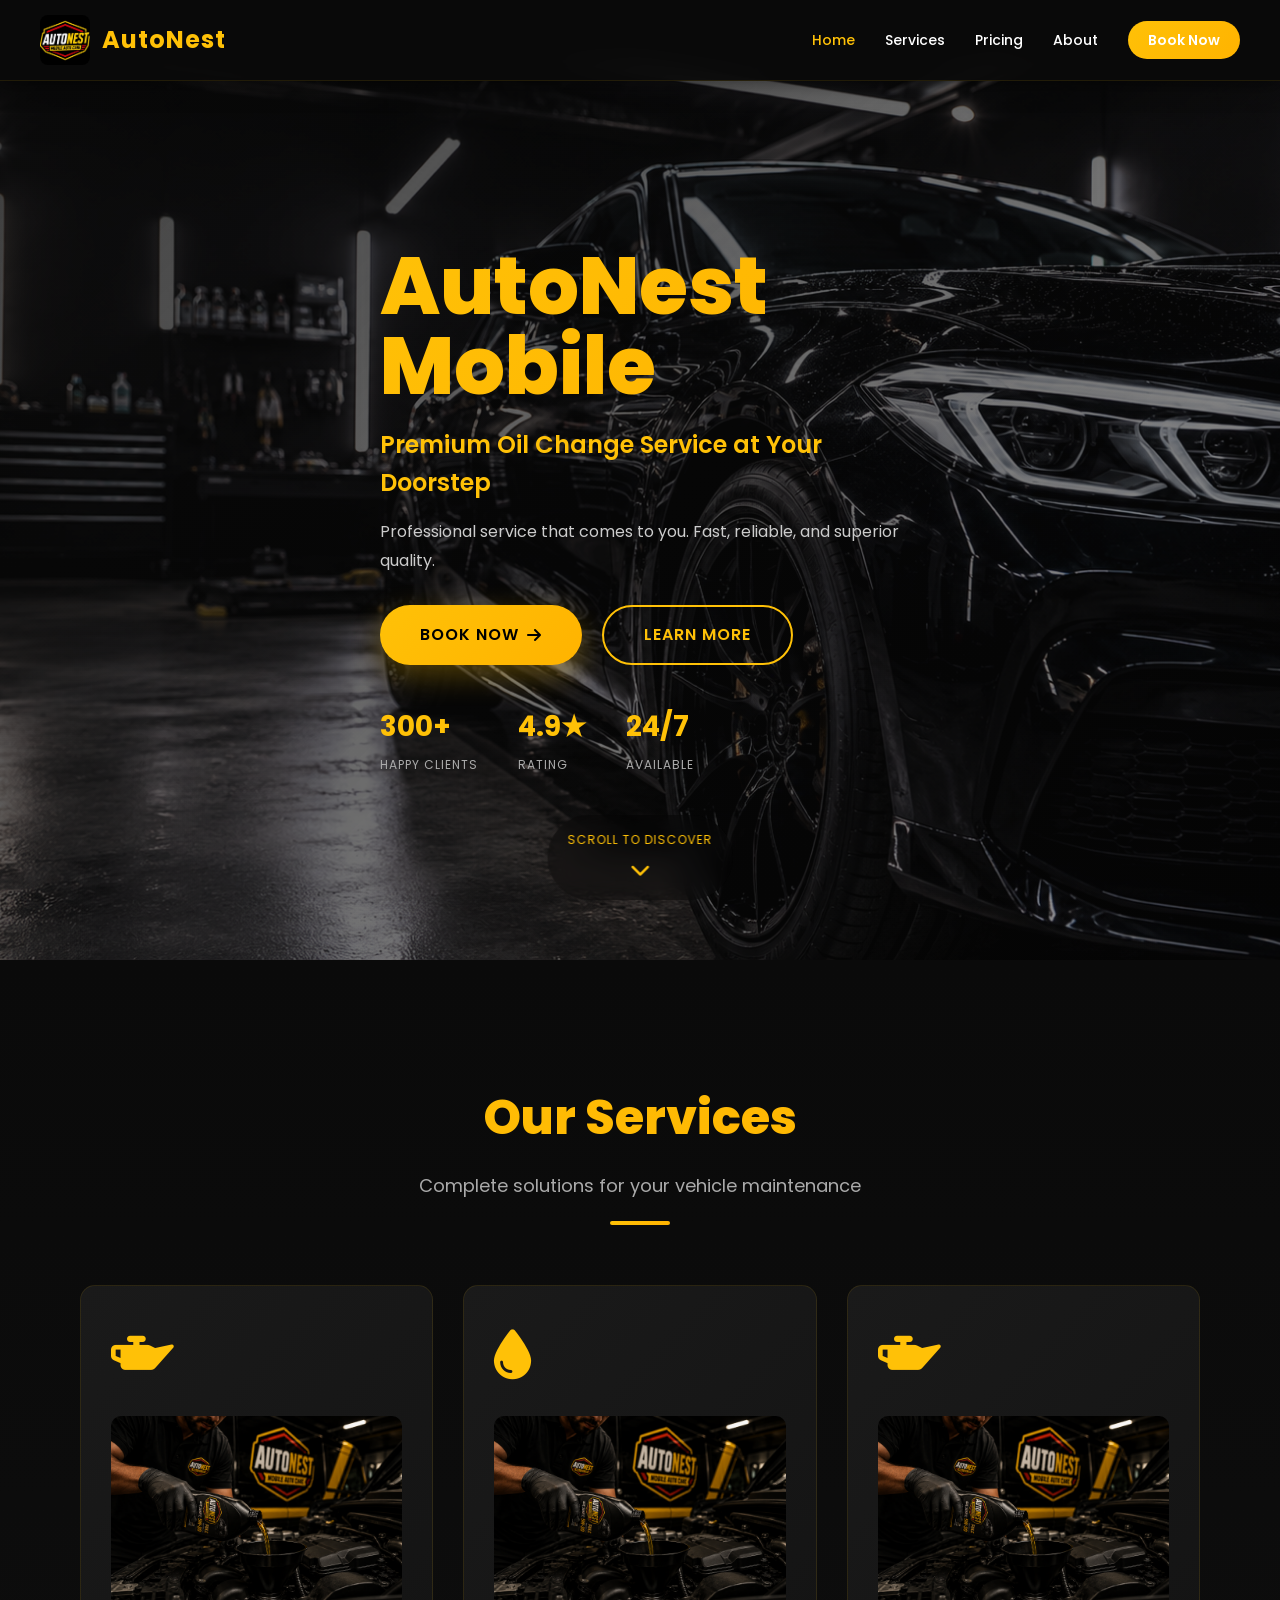
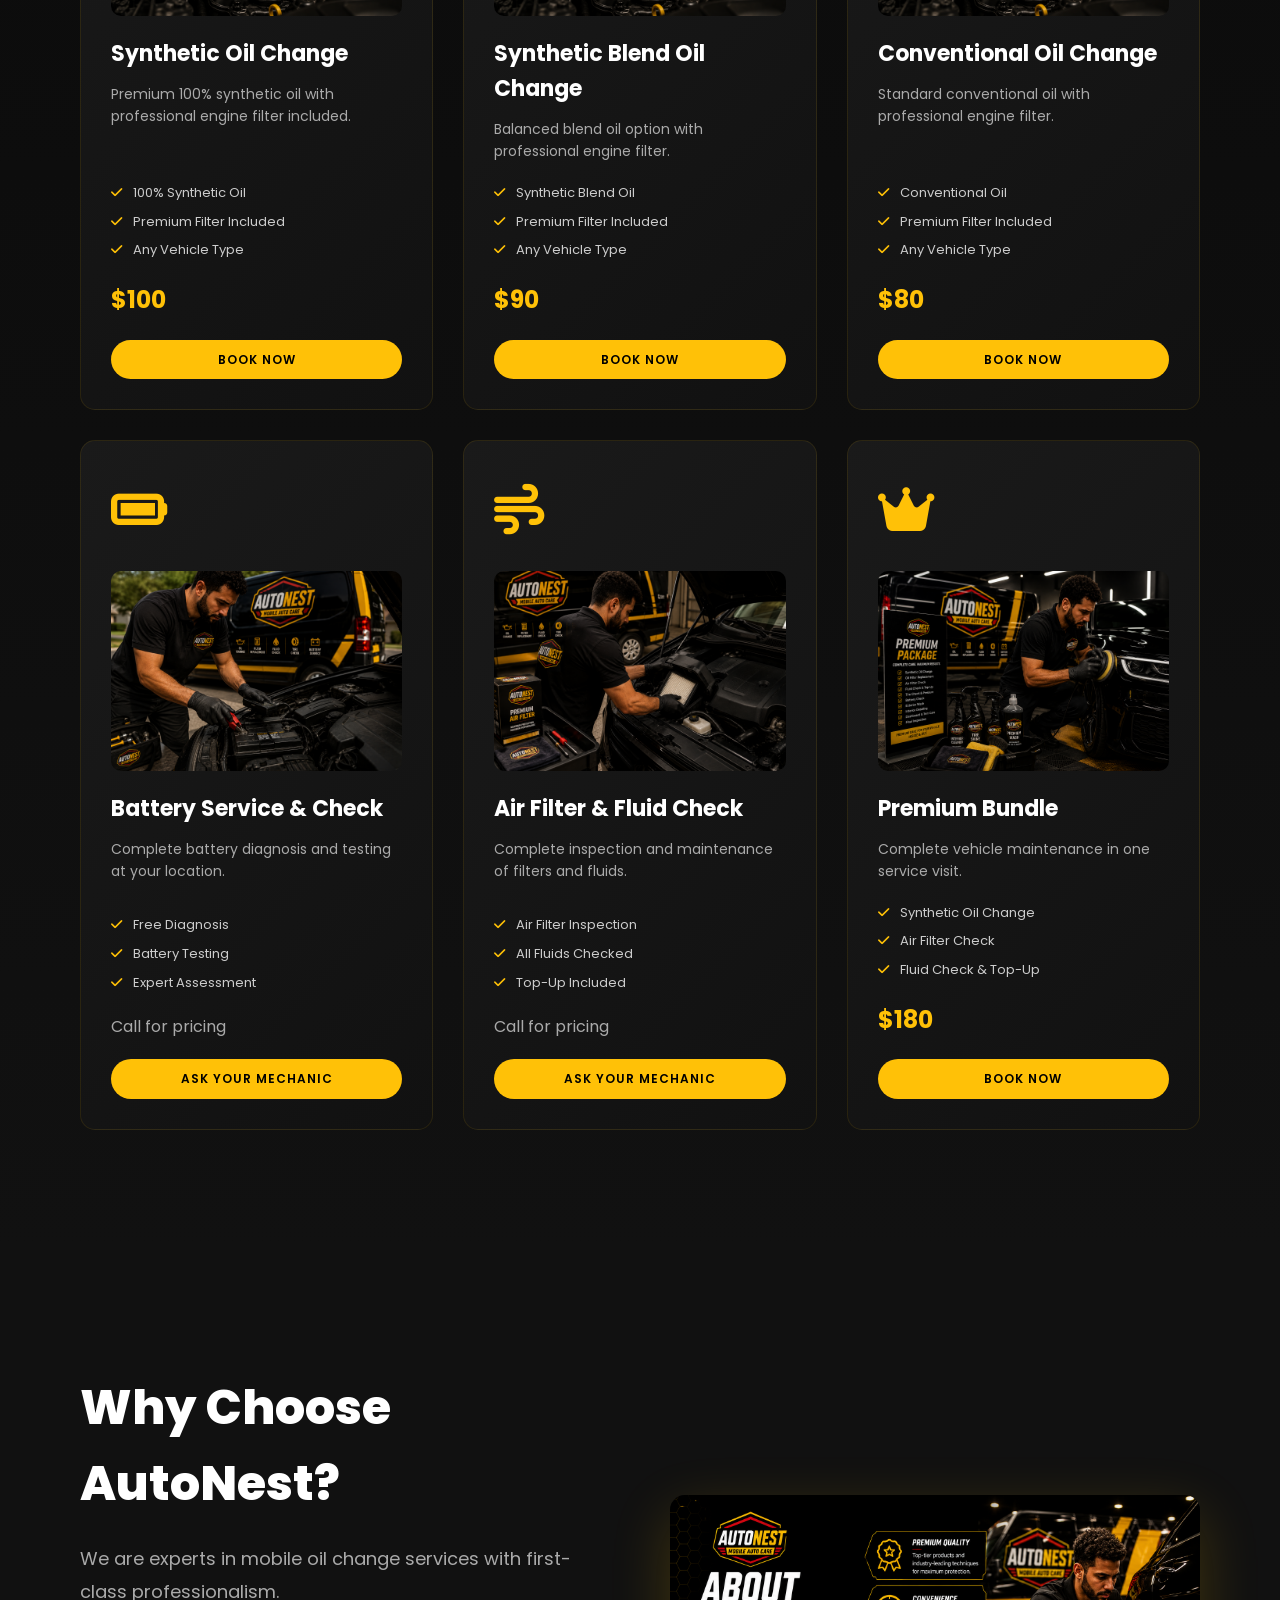
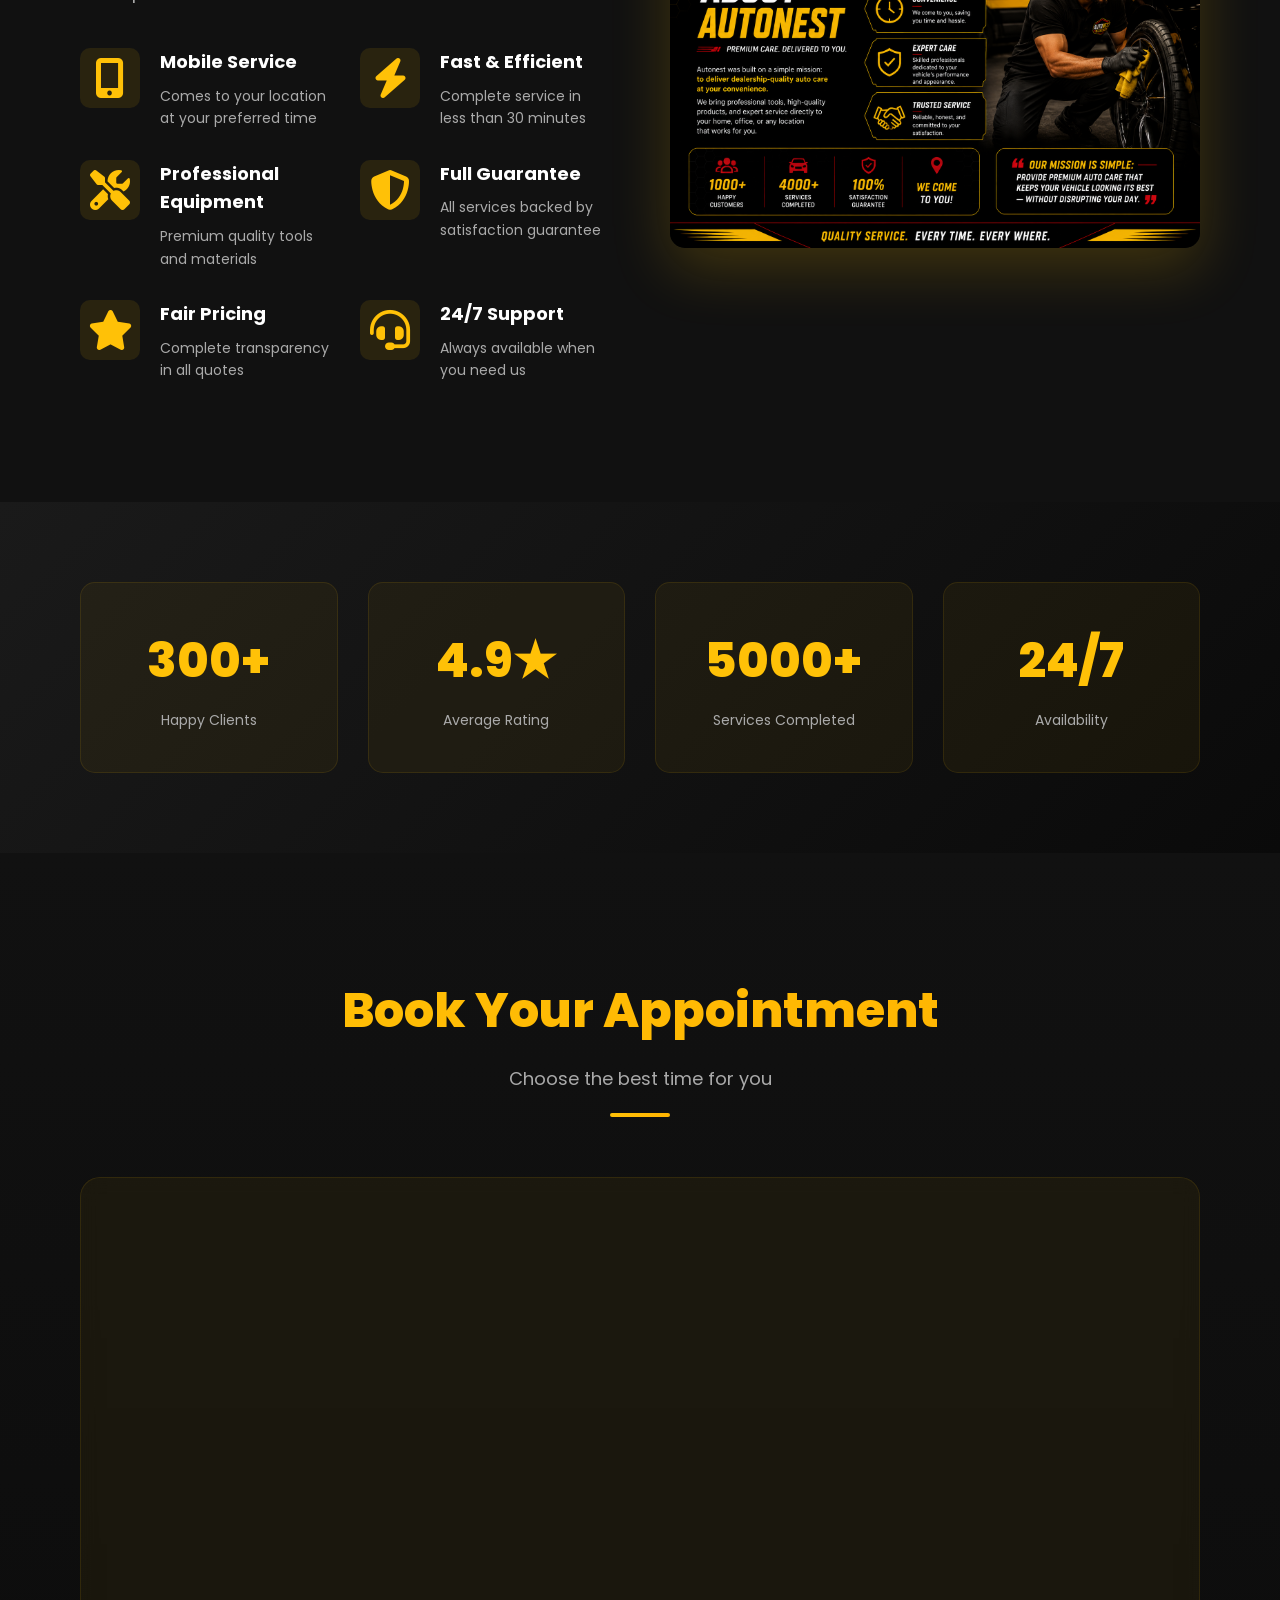
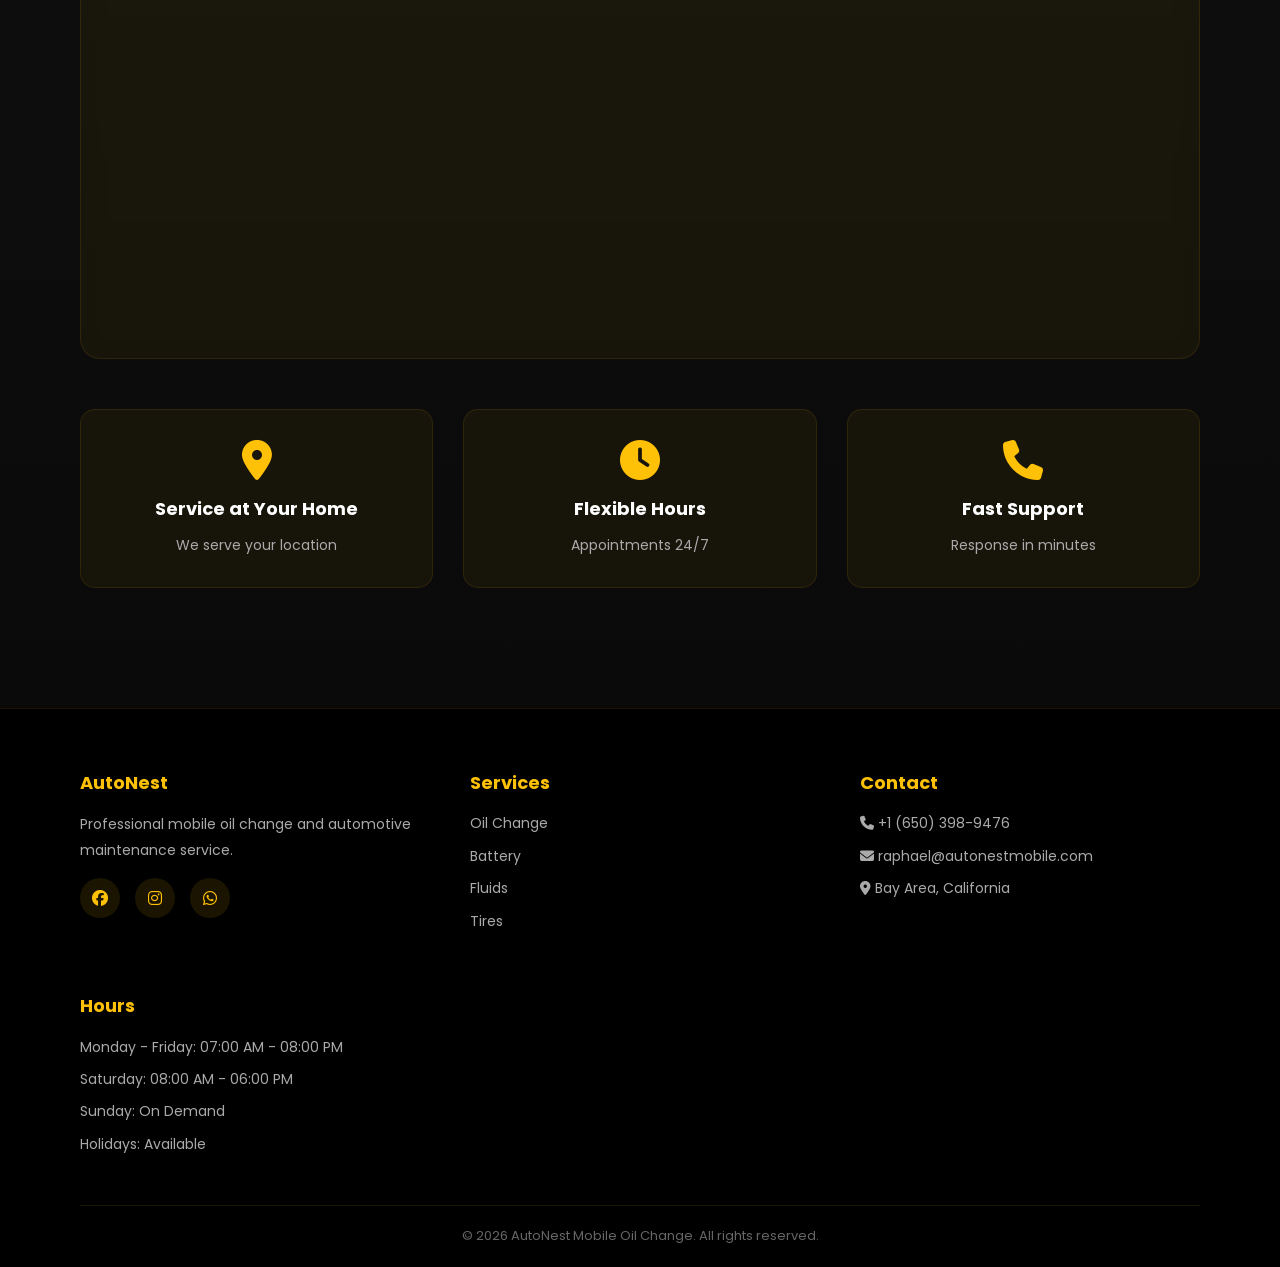
==== commit f971aa53: "✨ UI Improvements: Card animations on hover, scroll indicator, contact info, 300+ clients" ====
--- a/index.html
+++ b/index.html
@@ -6,6 +6,10 @@
   <title>AutoNest Mobile Oil Change | Professional On-Site Oil Changes</title>
   <meta name="description" content="AutoNest Mobile Oil Change - Professional on-site oil change service at your location">
 
+  <!-- Favicon -->
+  <link rel="icon" type="image/jpeg" href="assets/logo.jpeg">
+  <link rel="shortcut icon" type="image/jpeg" href="assets/logo.jpeg">
+  
   <link rel="stylesheet" href="styles.css" />
 
   <!-- Google Fonts -->
@@ -70,7 +74,7 @@
 
         <div class="hero-stats">
           <div class="stat-item">
-            <span class="stat-number">1000+</span>
+            <span class="stat-number">300+</span>
             <span class="stat-label">Happy Clients</span>
           </div>
           <div class="stat-item">
@@ -316,7 +320,7 @@
     <div class="container">
       <div class="stats-grid">
         <div class="stat-card">
-          <h3>1000+</h3>
+          <h3>300+</h3>
           <p>Happy Clients</p>
         </div>
         <div class="stat-card">
@@ -396,9 +400,9 @@
         <div class="footer-section">
           <h4>Contact</h4>
           <ul>
-            <li><i class="fas fa-phone"></i> +1 (555) 123-4567</li>
-            <li><i class="fas fa-envelope"></i> hello@autonest.com</li>
-            <li><i class="fas fa-map-marker-alt"></i> United States</li>
+            <li><i class="fas fa-phone"></i> +1 (650) 398-9476</li>
+            <li><i class="fas fa-envelope"></i> raphael@autonestmobile.com</li>
+            <li><i class="fas fa-map-marker-alt"></i> Bay Area, California</li>
           </ul>
         </div>
         <div class="footer-section">
--- a/styles.css
+++ b/styles.css
@@ -378,13 +378,17 @@
 
 .scroll-indicator {
   position: absolute;
-  bottom: 30px;
+  bottom: 60px;
   left: 50%;
   transform: translateX(-50%);
   text-align: center;
   animation: bounce 2s ease-in-out infinite;
   cursor: pointer;
-  z-index: 2;
+  z-index: 100;
+  background: rgba(0, 0, 0, 0.3);
+  padding: 15px 20px;
+  border-radius: 50px;
+  backdrop-filter: blur(10px);
 }
 
 .scroll-indicator span {
@@ -551,7 +555,14 @@
   height: 200%;
   background: linear-gradient(135deg, transparent, rgba(255, 193, 7, 0.2), transparent);
   transform: rotate(45deg);
+  animation: none;
+  opacity: 0;
+  transition: opacity 0.3s ease;
+}
+
+.service-card:hover .service-card-inner::before {
   animation: shimmer 3s infinite;
+  opacity: 1;
 }
 
 .service-card:hover .service-card-inner {
@@ -1085,6 +1096,21 @@
   .booking-wrapper .calendly-inline-widget {
     min-height: 400px !important;
   }
+
+  .scroll-indicator {
+    bottom: 40px;
+    padding: 12px 15px;
+    font-size: 12px;
+  }
+
+  .scroll-indicator span {
+    font-size: 10px;
+    margin-bottom: 5px;
+  }
+
+  .scroll-indicator i {
+    font-size: 16px;
+  }
 }
 
 @media (max-width: 480px) {
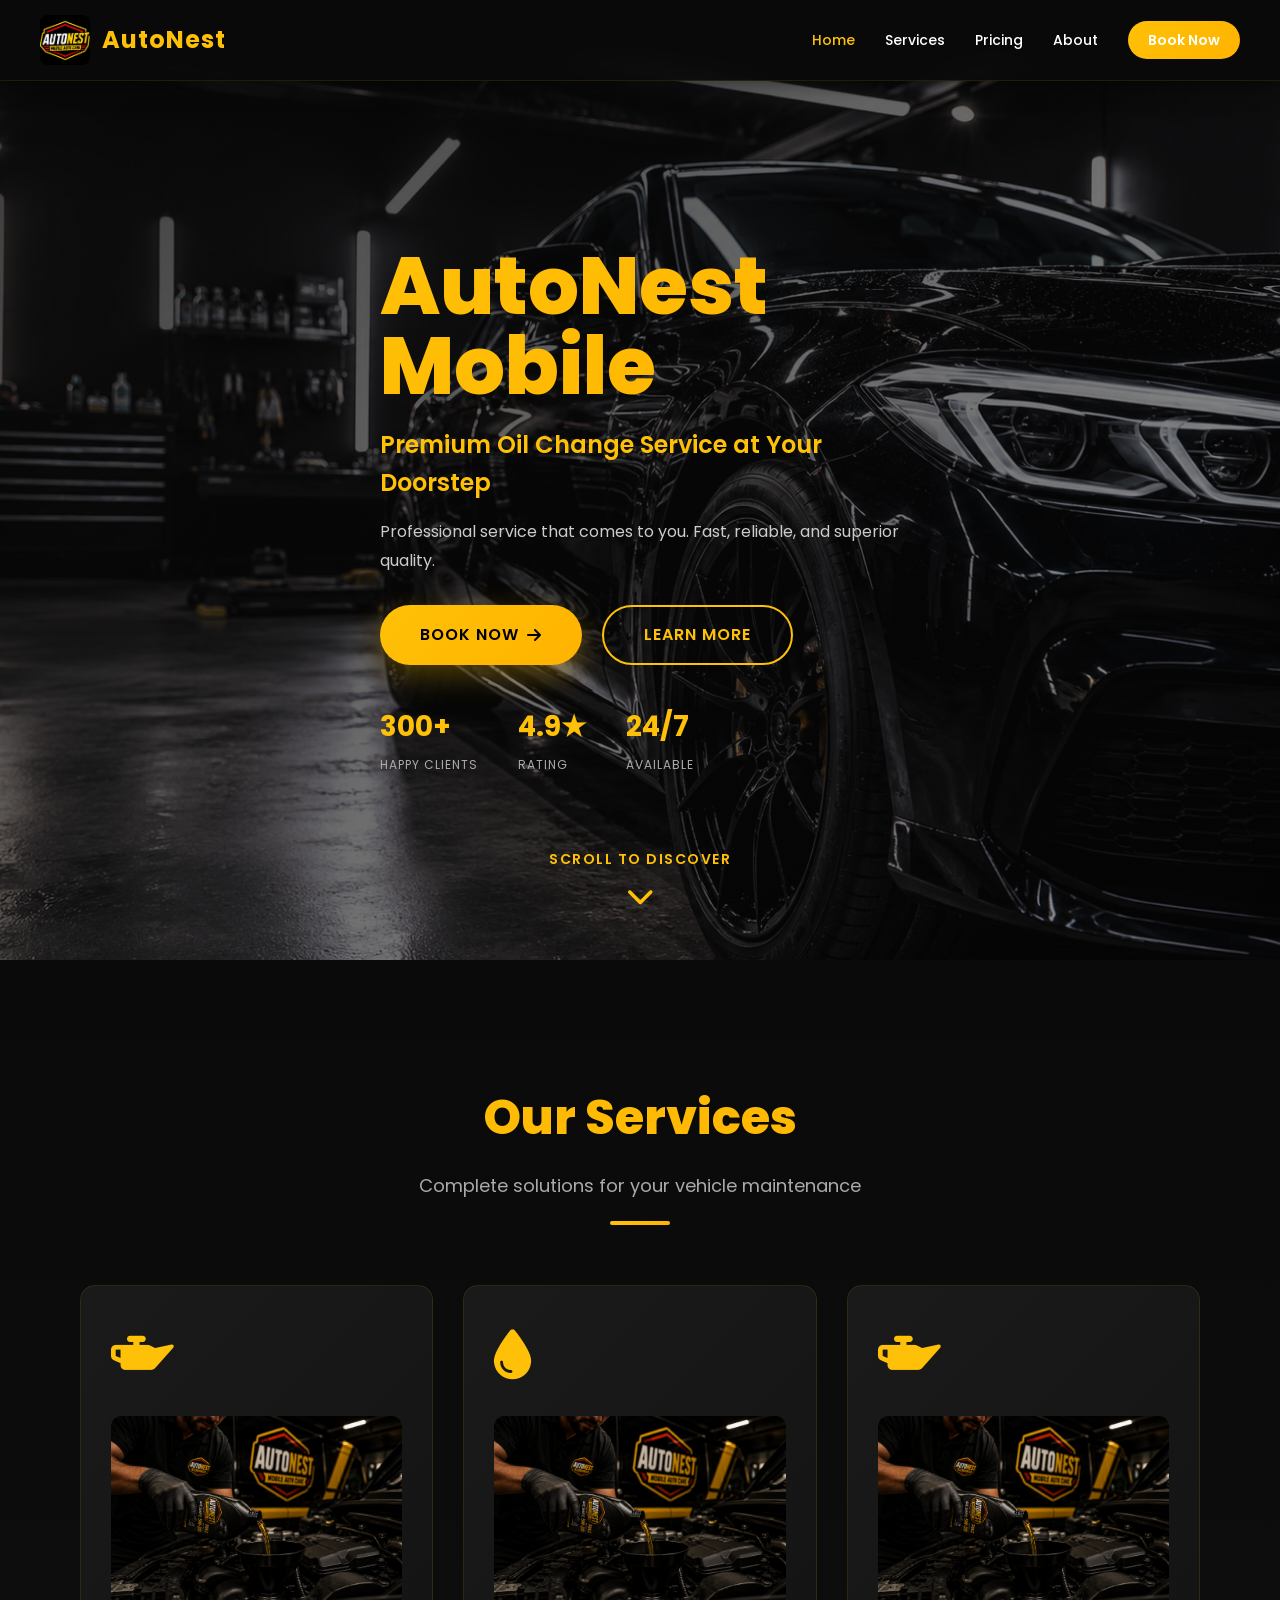
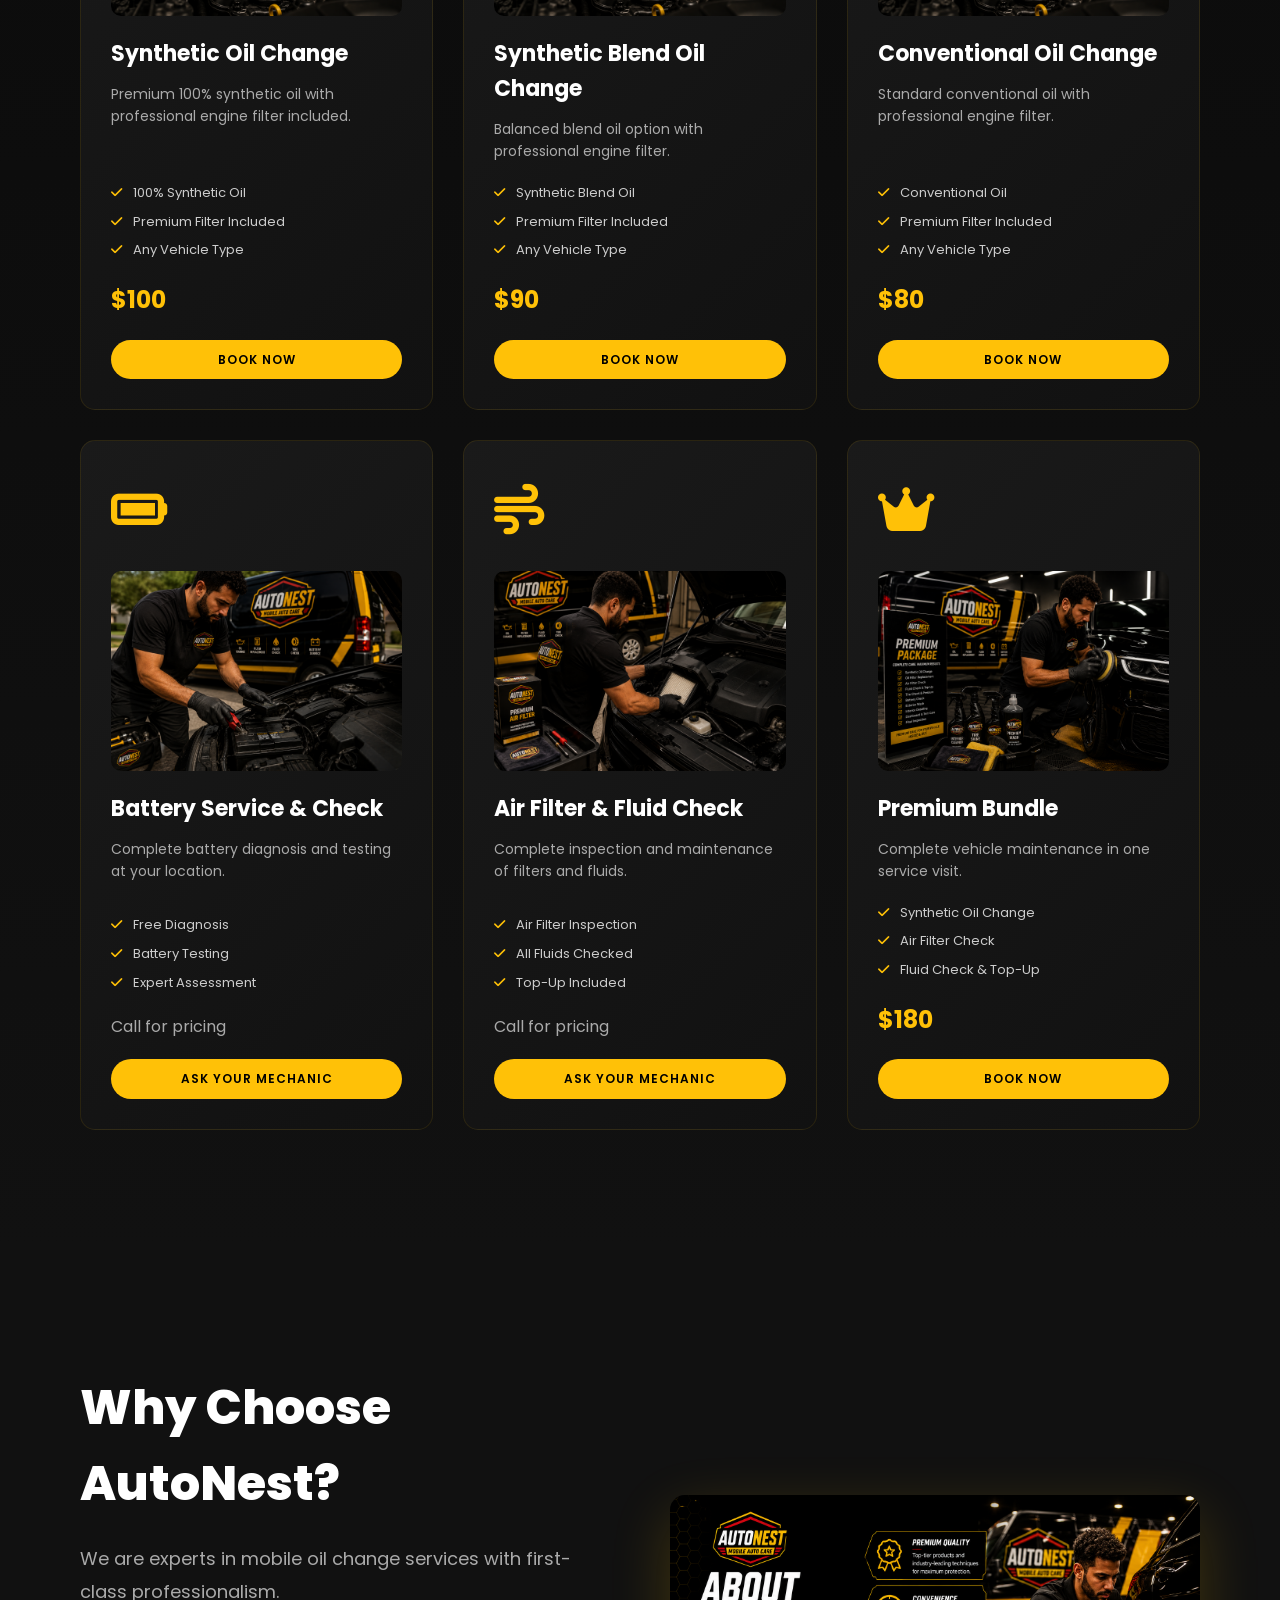
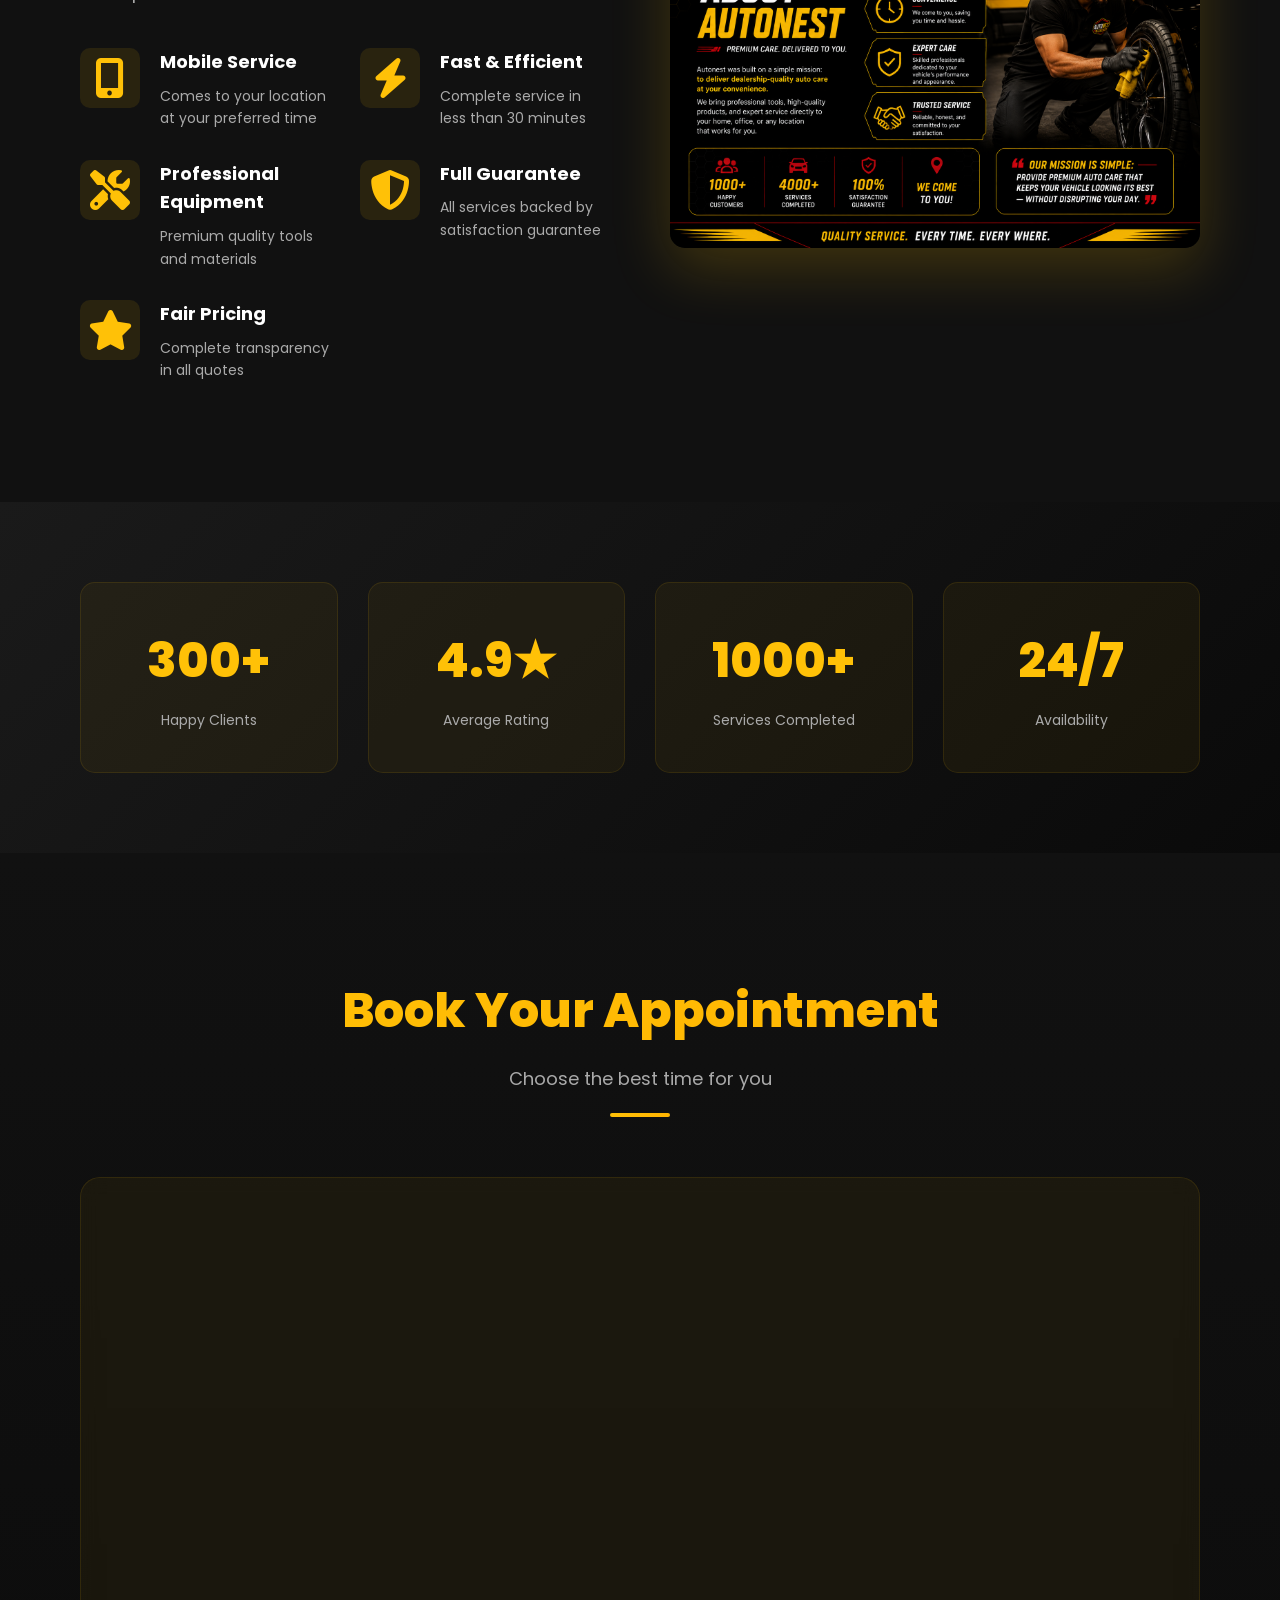
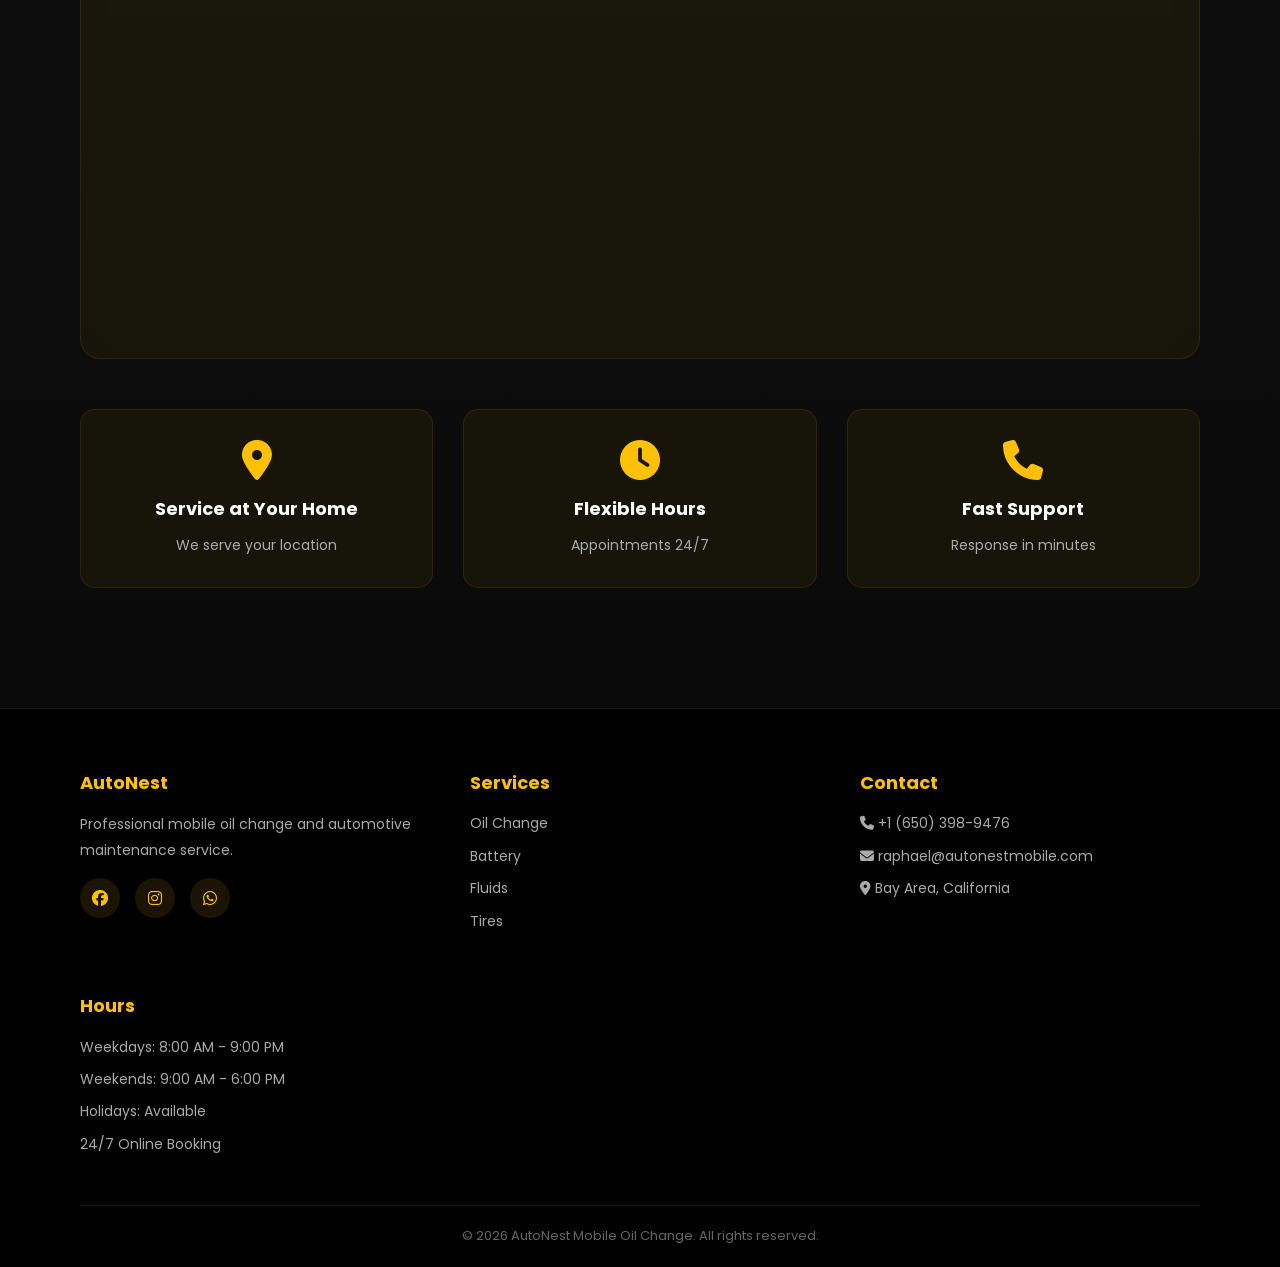
==== commit 554d4a9a: "⏰ Update hours, services completed count, and pricing page footer" ====
--- a/index.html
+++ b/index.html
@@ -328,7 +328,7 @@
           <p>Average Rating</p>
         </div>
         <div class="stat-card">
-          <h3>5000+</h3>
+          <h3>1000+</h3>
           <p>Services Completed</p>
         </div>
         <div class="stat-card">
@@ -408,10 +408,10 @@
         <div class="footer-section">
           <h4>Hours</h4>
           <ul>
-            <li>Monday - Friday: 07:00 AM - 08:00 PM</li>
-            <li>Saturday: 08:00 AM - 06:00 PM</li>
-            <li>Sunday: On Demand</li>
+            <li>Weekdays: 8:00 AM - 9:00 PM</li>
+            <li>Weekends: 9:00 AM - 6:00 PM</li>
             <li>Holidays: Available</li>
+            <li>24/7 Online Booking</li>
           </ul>
         </div>
       </div>
--- a/styles.css
+++ b/styles.css
@@ -378,32 +378,30 @@
 
 .scroll-indicator {
   position: absolute;
-  bottom: 60px;
+  bottom: 50px;
   left: 50%;
   transform: translateX(-50%);
   text-align: center;
   animation: bounce 2s ease-in-out infinite;
   cursor: pointer;
   z-index: 100;
-  background: rgba(0, 0, 0, 0.3);
-  padding: 15px 20px;
-  border-radius: 50px;
-  backdrop-filter: blur(10px);
 }
 
 .scroll-indicator span {
   display: block;
-  font-size: 12px;
-  color: #ffc107;
-  margin-bottom: 10px;
+  font-size: 14px;
+  color: #ffc107;
+  margin-bottom: 12px;
   text-transform: uppercase;
-  letter-spacing: 1px;
+  letter-spacing: 1.5px;
+  font-weight: 600;
 }
 
 .scroll-indicator i {
   color: #ffc107;
-  font-size: 20px;
+  font-size: 28px;
   animation: bounce 2s ease-in-out infinite;
+  display: block;
 }
 
 /* ====================================
@@ -527,8 +525,43 @@
   margin-top: 50px;
 }
 
+/* Mobile Carousel */
+@media (max-width: 768px) {
+  .service-grid {
+    display: flex;
+    grid-template-columns: auto;
+    overflow-x: auto;
+    overflow-y: hidden;
+    gap: 20px;
+    margin-top: 50px;
+    padding: 10px 0 20px 0;
+    scroll-behavior: smooth;
+    -webkit-overflow-scrolling: touch;
+    scroll-snap-type: x mandatory;
+    cursor: grab;
+    user-select: none;
+    margin-left: -20px;
+    margin-right: -20px;
+    padding-left: 20px;
+    padding-right: 20px;
+  }
+
+  .service-grid:active {
+    cursor: grabbing;
+  }
+}
+
 .service-card {
   perspective: 1000px;
+  scroll-snap-align: start;
+}
+
+@media (max-width: 768px) {
+  .service-card {
+    min-width: 90vw;
+    max-width: 90vw;
+    flex-shrink: 0;
+  }
 }
 
 .service-card-inner {
@@ -1099,17 +1132,15 @@
 
   .scroll-indicator {
     bottom: 40px;
-    padding: 12px 15px;
+  }
+
+  .scroll-indicator span {
     font-size: 12px;
-  }
-
-  .scroll-indicator span {
-    font-size: 10px;
-    margin-bottom: 5px;
+    margin-bottom: 8px;
   }
 
   .scroll-indicator i {
-    font-size: 16px;
+    font-size: 24px;
   }
 }
 
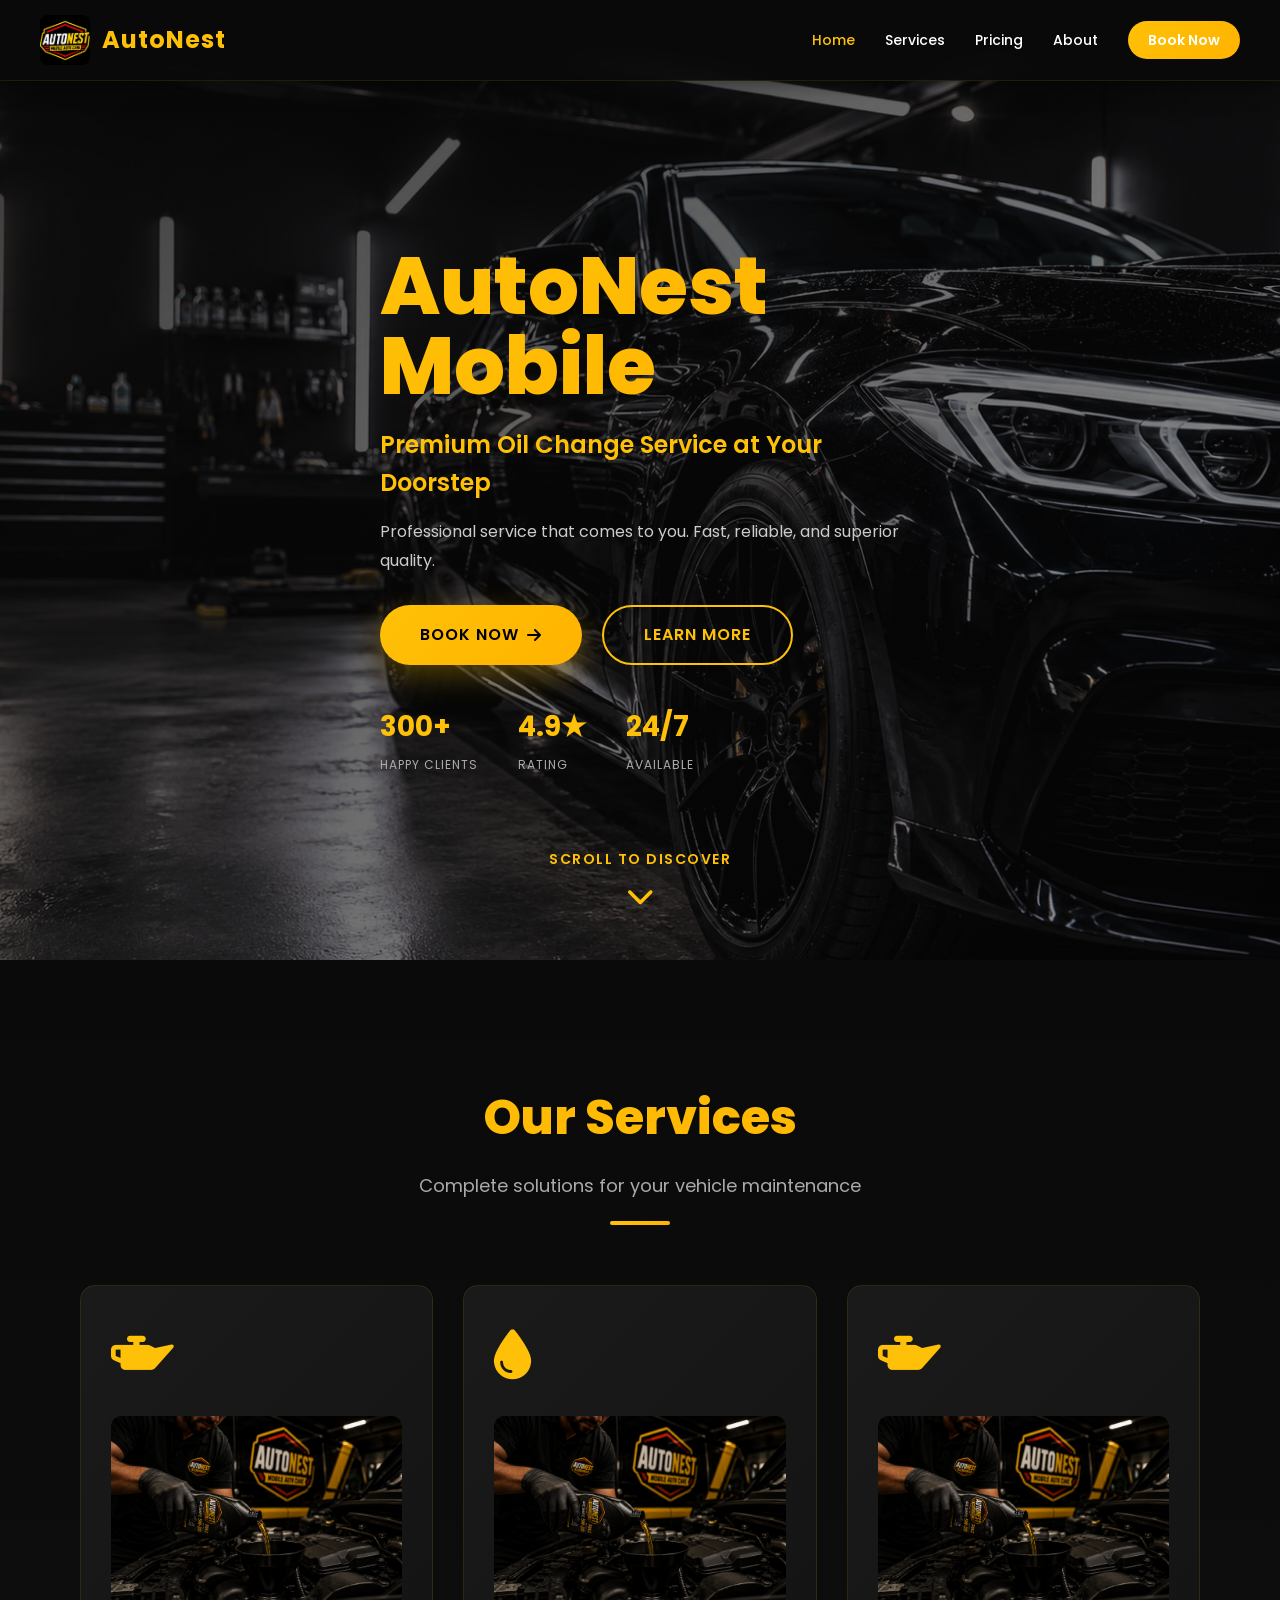
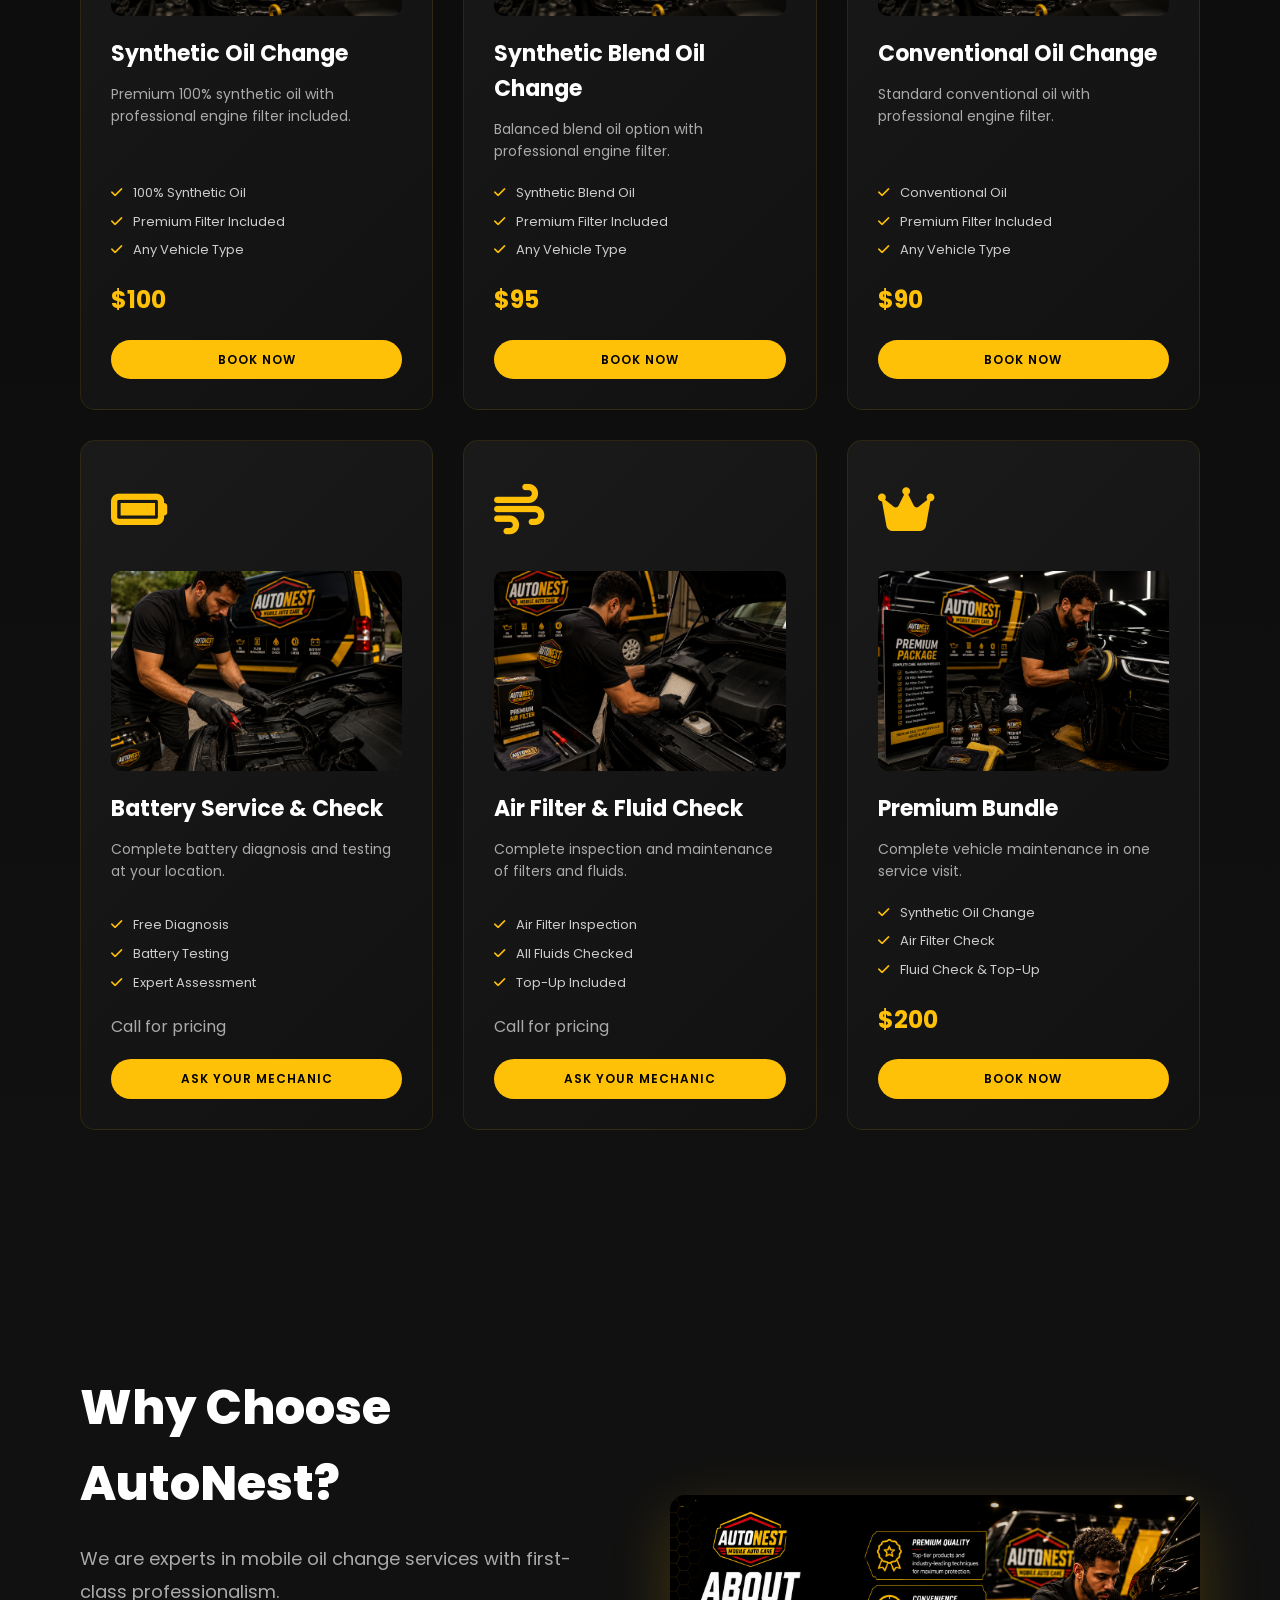
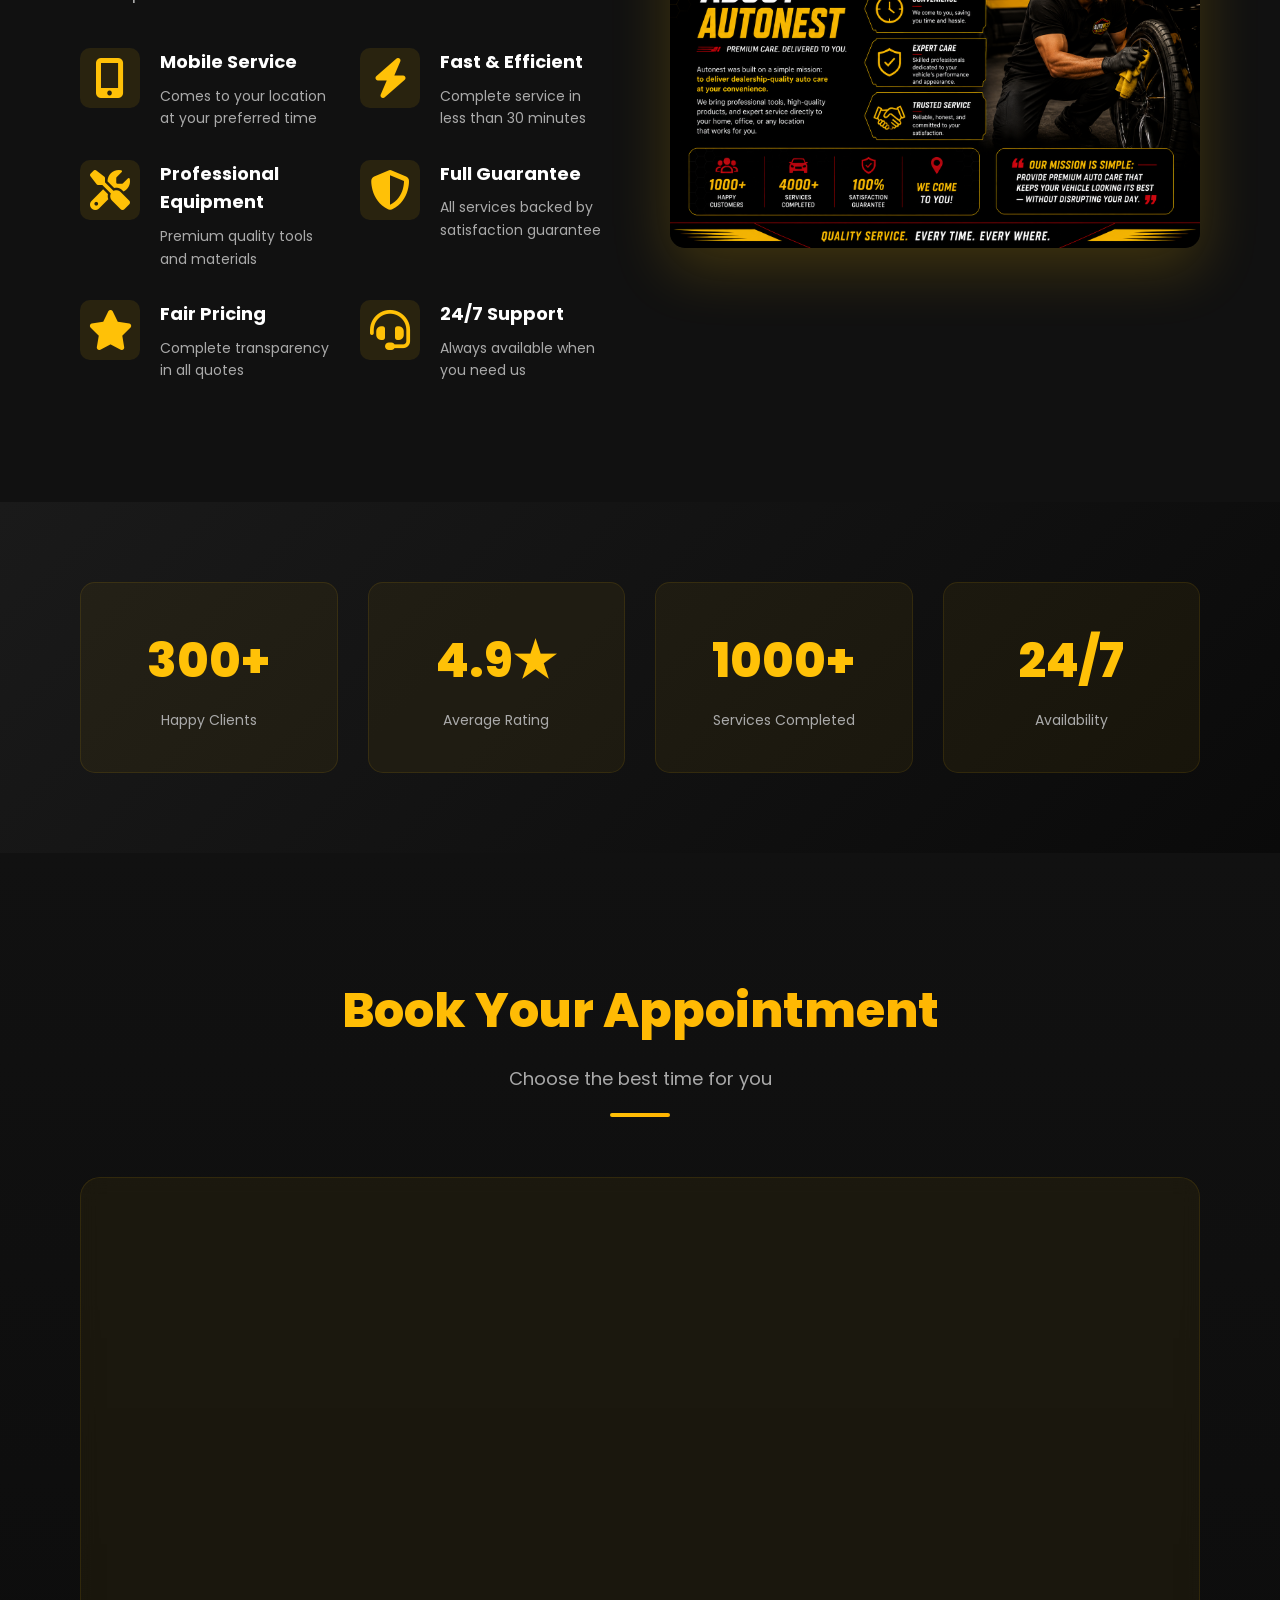
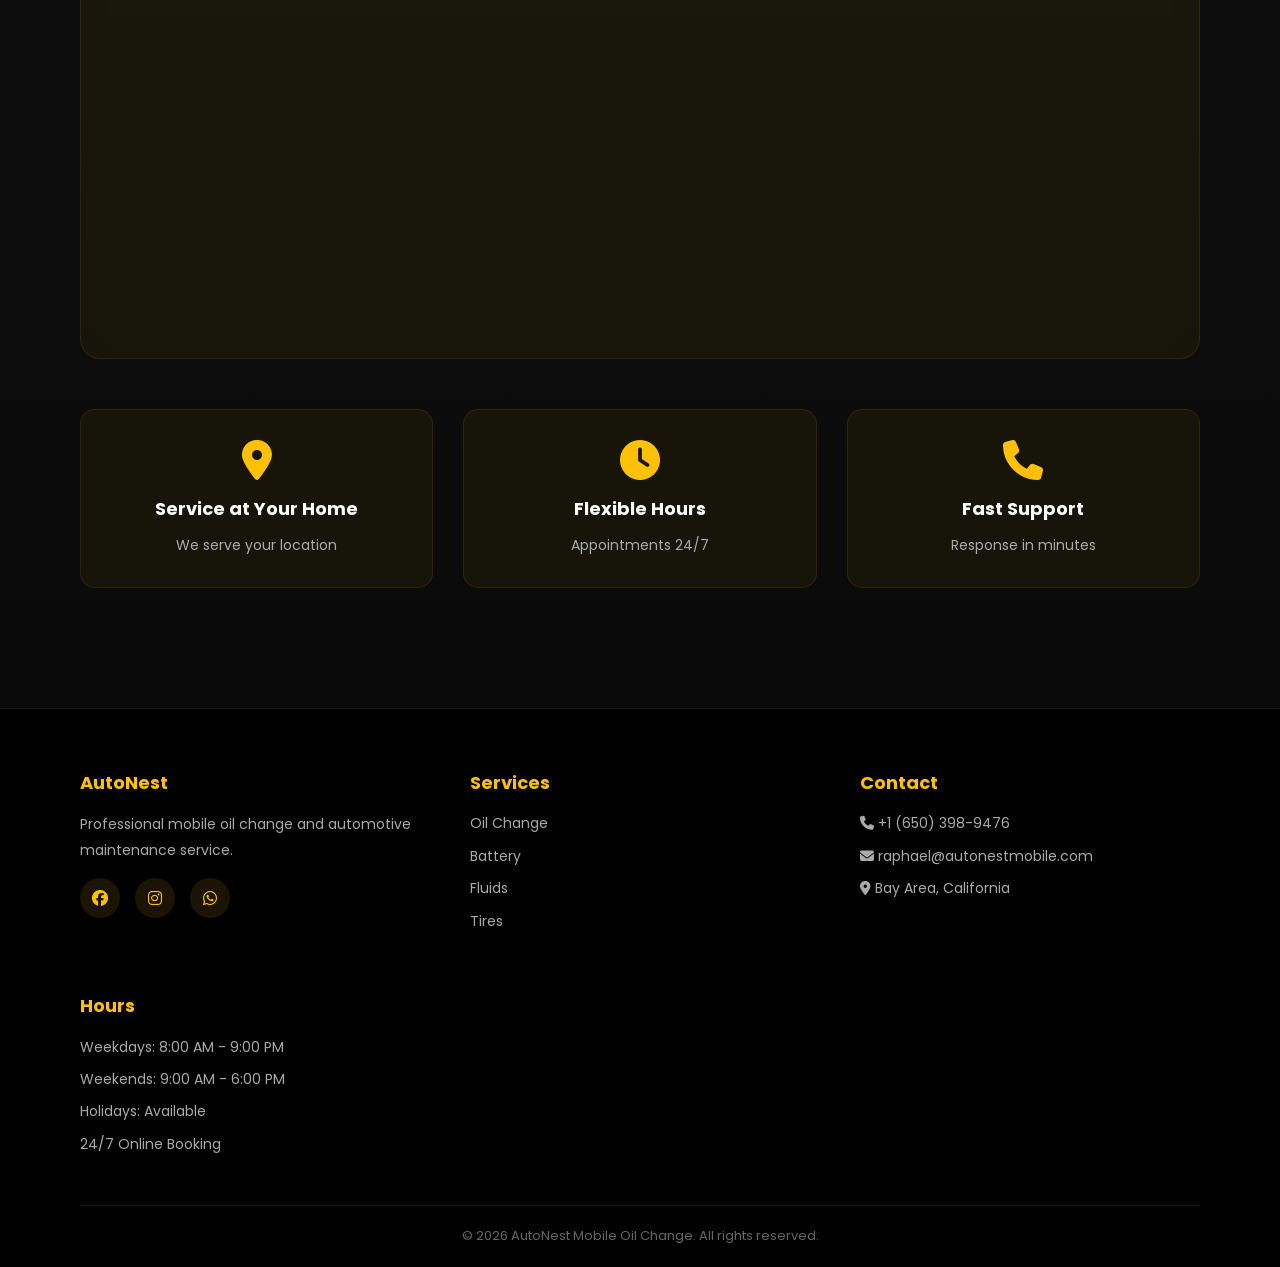
==== commit 220b6611: "💰 Update pricing: Synthetic Blend , Conventional , Premium Bundle" ====
--- a/index.html
+++ b/index.html
@@ -142,7 +142,7 @@
               <span><i class="fas fa-check"></i> Premium Filter Included</span>
               <span><i class="fas fa-check"></i> Any Vehicle Type</span>
             </div>
-            <div class="service-price"><strong>$90</strong></div>
+            <div class="service-price"><strong>$95</strong></div>
             <a href="#booking" class="btn btn-service">Book Now</a>
           </div>
         </div>
@@ -163,7 +163,7 @@
               <span><i class="fas fa-check"></i> Premium Filter Included</span>
               <span><i class="fas fa-check"></i> Any Vehicle Type</span>
             </div>
-            <div class="service-price"><strong>$80</strong></div>
+            <div class="service-price"><strong>$90</strong></div>
             <a href="#booking" class="btn btn-service">Book Now</a>
           </div>
         </div>
@@ -226,7 +226,7 @@
               <span><i class="fas fa-check"></i> Air Filter Check</span>
               <span><i class="fas fa-check"></i> Fluid Check & Top-Up</span>
             </div>
-            <div class="service-price"><strong>$180</strong></div>
+            <div class="service-price"><strong>$200</strong></div>
             <a href="#booking" class="btn btn-service">Book Now</a>
           </div>
         </div>
